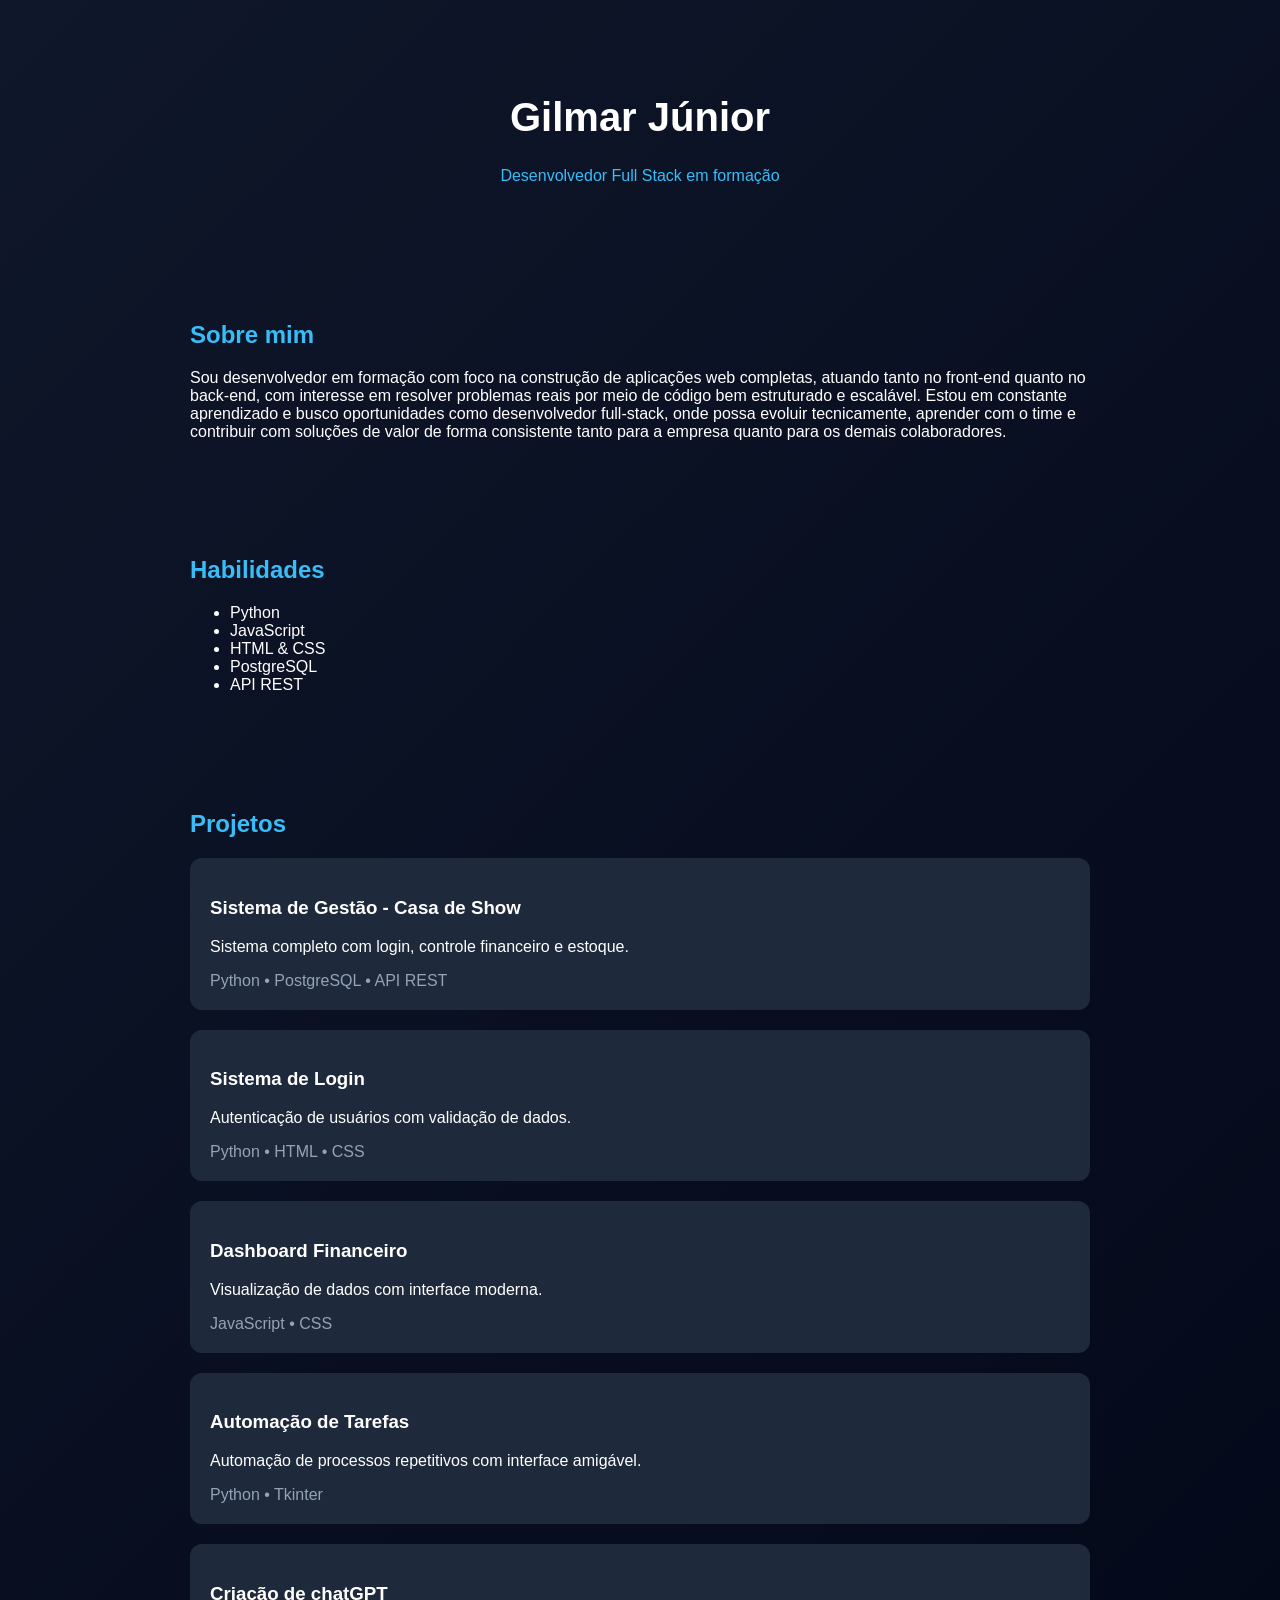
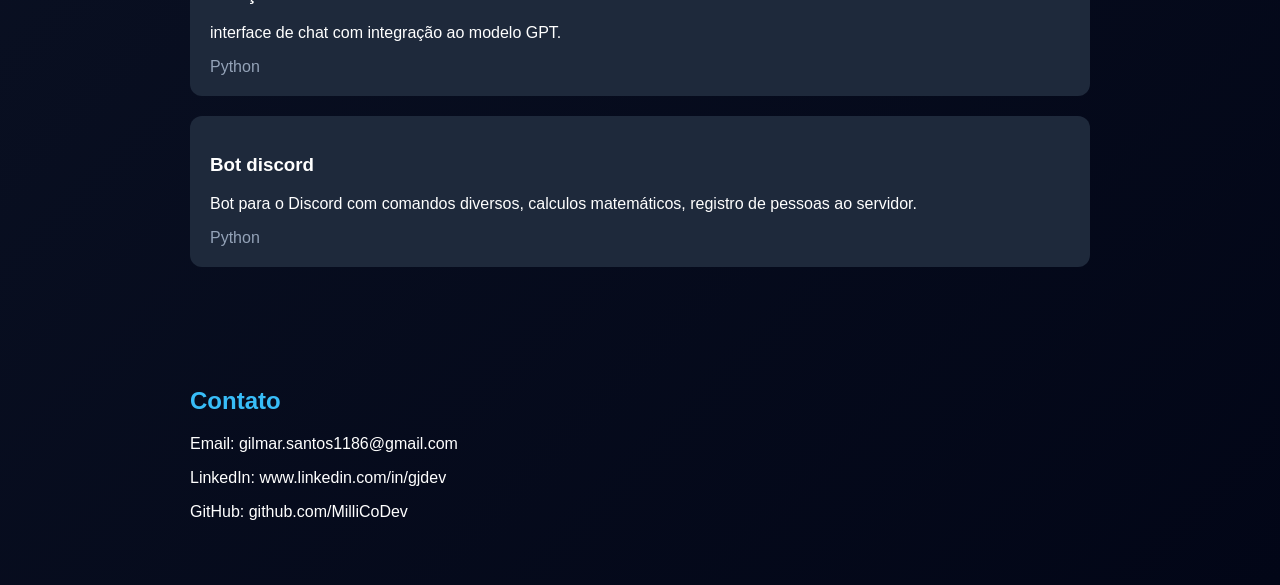
==== index.html @ a6bc8790 "index.html" ====
<!DOCTYPE html>
<html lang="pt-br">
<head>
  <meta charset="UTF-8">
  <meta name="viewport" content="width=device-width, initial-scale=1.0">
  <meta http-equiv="X-UA-Compatible" content="ie=edge">
  <meta name="description" content="Portfólio de Gilmar Júnior, desenvolvedor full stack em formação, com projetos em Python, JavaScript, HTML, CSS e PostgreSQL.">

  <title>Gilmar Júnior | Dev</title>
  <link rel="stylesheet" href="style.css">
</head>
<body>

  <header>
    <h1>Gilmar Júnior</h1>
    <p>Desenvolvedor Full Stack em formação</p>
  </header>


  <section class="sobre">
    <h2>Sobre mim</h2>
    <p>
      Sou desenvolvedor em formação com foco na construção de aplicações web completas, atuando tanto no front-end quanto no back-end, com interesse em resolver problemas reais por meio de código bem estruturado e escalável.
Estou em constante aprendizado e busco oportunidades como desenvolvedor full-stack, onde possa evoluir tecnicamente, aprender com o time e contribuir com soluções de valor de forma consistente tanto para a empresa quanto para os demais colaboradores.
    </p>
   </section>

   <section class="habilidades">
    <h2>Habilidades</h2>
    <ul>
      <li>Python</li>
      <li>JavaScript</li>
      <li>HTML & CSS</li>
      <li>PostgreSQL</li>
      <li>API REST</li>
    </ul>

  </section>

  <section class="projetos">
    <h2>Projetos</h2>

    <div class="card">
      <h3>Sistema de Gestão - Casa de Show</h3>
      <p>Sistema completo com login, controle financeiro e estoque.</p>
      <span>Python • PostgreSQL • API REST</span>
    </div>

    <div class="card">
      <h3>Sistema de Login</h3>
      <p>Autenticação de usuários com validação de dados.</p>
      <span>Python • HTML • CSS</span>
    </div>

    <div class="card">
      <h3>Dashboard Financeiro</h3>
      <p>Visualização de dados com interface moderna.</p>
      <span>JavaScript • CSS</span>
    </div>

    <div class="card">
      <h3>Automação de Tarefas</h3>
      <p>Automação de processos repetitivos com interface amigável.</p>
      <span>Python • Tkinter</span>
    </div>

    <div class="card">
      <h3>Criação de chatGPT</h3>
      <p>interface de chat com integração ao modelo GPT.</p>
      <span>Python</span>
    </div>

    <div class="card">
      <h3>Bot discord</h3>
      <p>Bot para o Discord com comandos diversos, calculos matemáticos, registro de pessoas ao servidor.</p>
      <span>Python</span>
    </div>

  </section>
  <section id="contato">
    <h2>Contato</h2>
    <p>Email: gilmar.santos1186@gmail.com</p>
    <p>LinkedIn: www.linkedin.com/in/gjdev</p>
    <p>GitHub: github.com/MilliCoDev</p>
  </section>

</body>
</html>
---- style.css ----
<<<<<<< HEAD
* {
  margin: 0;
  padding: 0;
  box-sizing: border-box;
}

body {
  font-family: 'Segoe UI', sans-serif;
  background: linear-gradient(135deg, #0f172a, #020617);
  color: white;
}

header {
  text-align: center;
  padding: 60px 20px;
}

header h1 {
  font-size: 2.5rem;
}

header p {
  color: #38bdf8;
  margin-top: 10px;
}

section {
  max-width: 900px;
  margin: auto;
  padding: 40px 20px;
}

h2 {
  margin-bottom: 20px;
  color: #38bdf8;
}

.card {
  background: #1e293b;
  padding: 20px;
  margin-bottom: 20px;
  border-radius: 12px;
  transition: 0.3s;
  cursor: pointer;
}

.card:hover {
  transform: scale(1.05);
  background: #334155;
}

.card span {
  display: block;
  margin-top: 10px;
  color: #94a3b8;
}

.contato {
  text-align: center;
}

.contato a {
  display: inline-block;
  margin: 10px;
  padding: 10px 20px;
  background: #38bdf8;
  color: #0f172a;
  border-radius: 8px;
  text-decoration: none;
  transition: 0.3s;
}
.contato a:hover {
  background: #0ea5e9;
=======
* {
  margin: 0;
  padding: 0;
  box-sizing: border-box;
}

body {
  font-family: 'Segoe UI', sans-serif;
  background: linear-gradient(135deg, #0f172a, #020617);
  color: white;
}

header {
  text-align: center;
  padding: 60px 20px;
}

header h1 {
  font-size: 2.5rem;
}

header p {
  color: #38bdf8;
  margin-top: 10px;
}

section {
  max-width: 900px;
  margin: auto;
  padding: 40px 20px;
}

h2 {
  margin-bottom: 20px;
  color: #38bdf8;
}

.card {
  background: #1e293b;
  padding: 20px;
  margin-bottom: 20px;
  border-radius: 12px;
  transition: 0.3s;
  cursor: pointer;
}

.card:hover {
  transform: scale(1.05);
  background: #334155;
}

.card span {
  display: block;
  margin-top: 10px;
  color: #94a3b8;
}

.contato {
  text-align: center;
}

.contato a {
  display: inline-block;
  margin: 10px;
  padding: 10px 20px;
  background: #38bdf8;
  color: #0f172a;
  border-radius: 8px;
  text-decoration: none;
  transition: 0.3s;
}
.contato a:hover {
  background: #0ea5e9;
>>>>>>> 0568955b7a0278756c9877decaa8d2d12f53b768
}
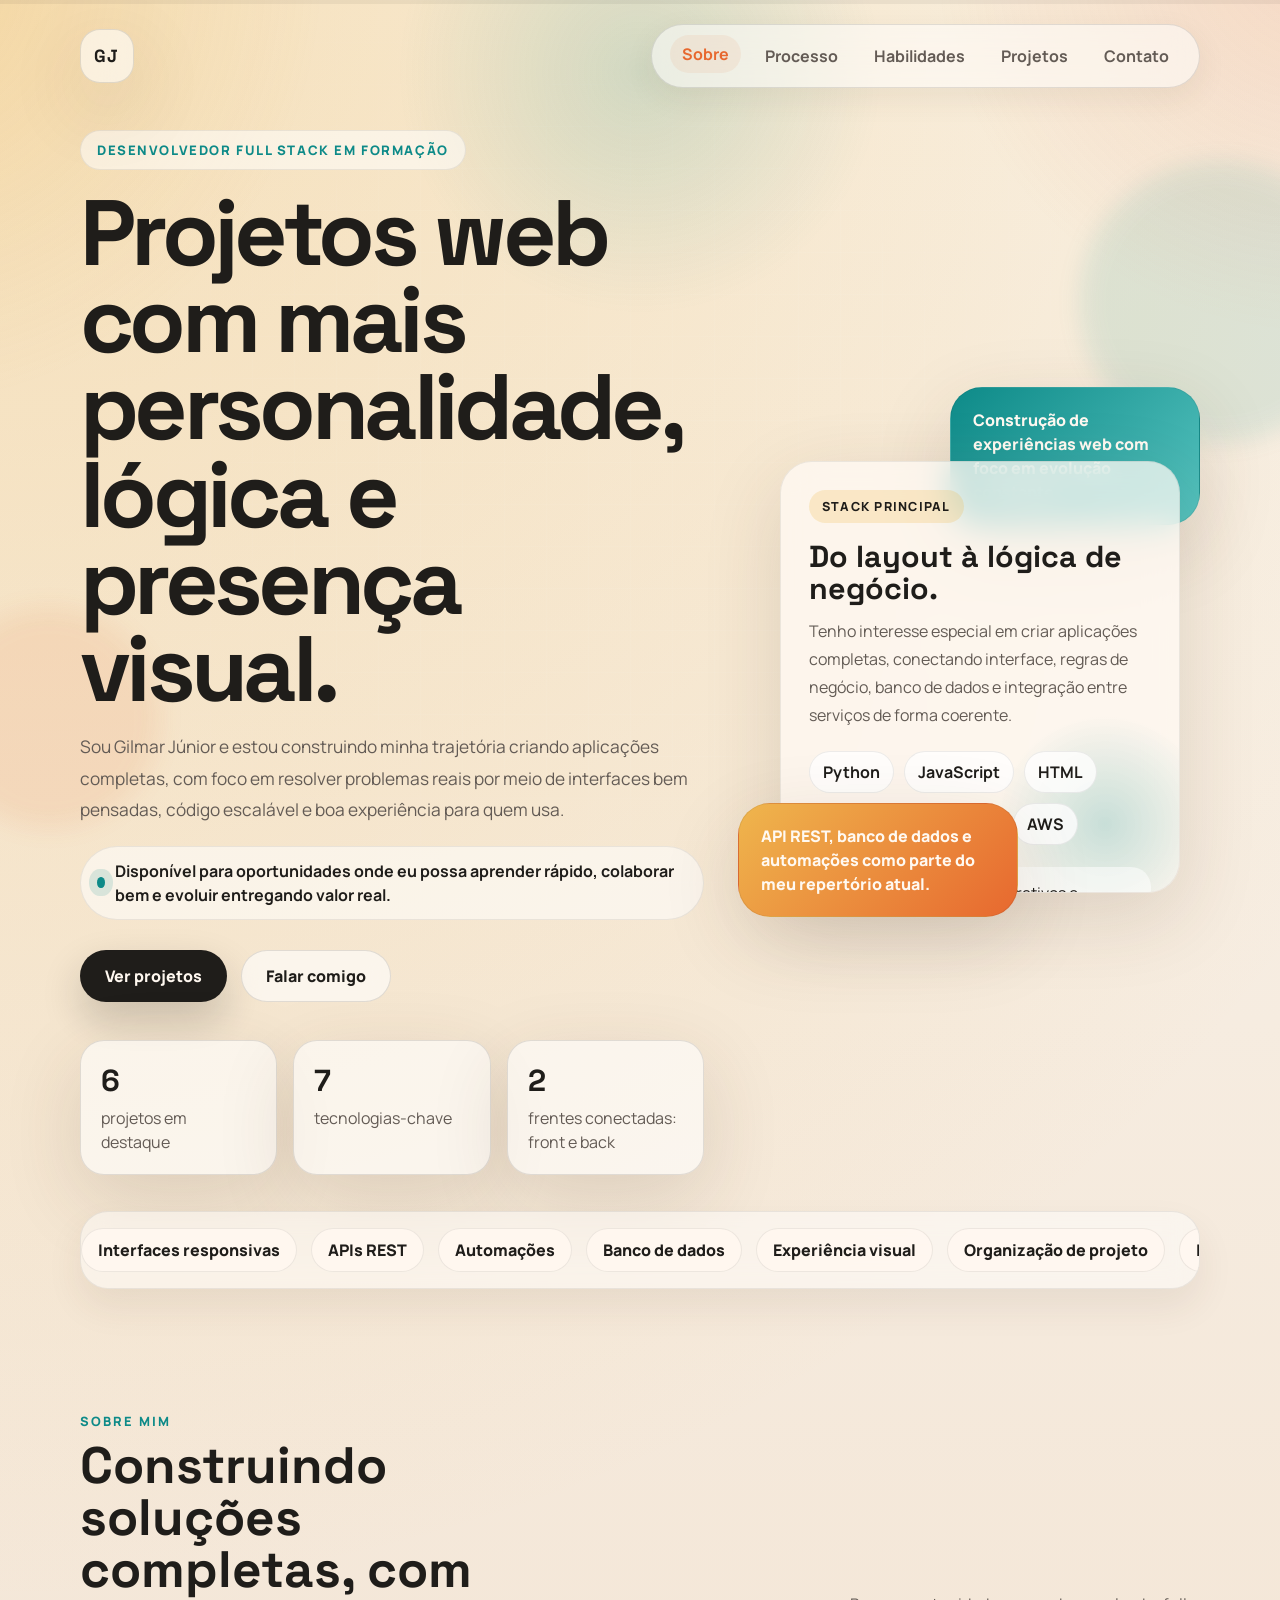
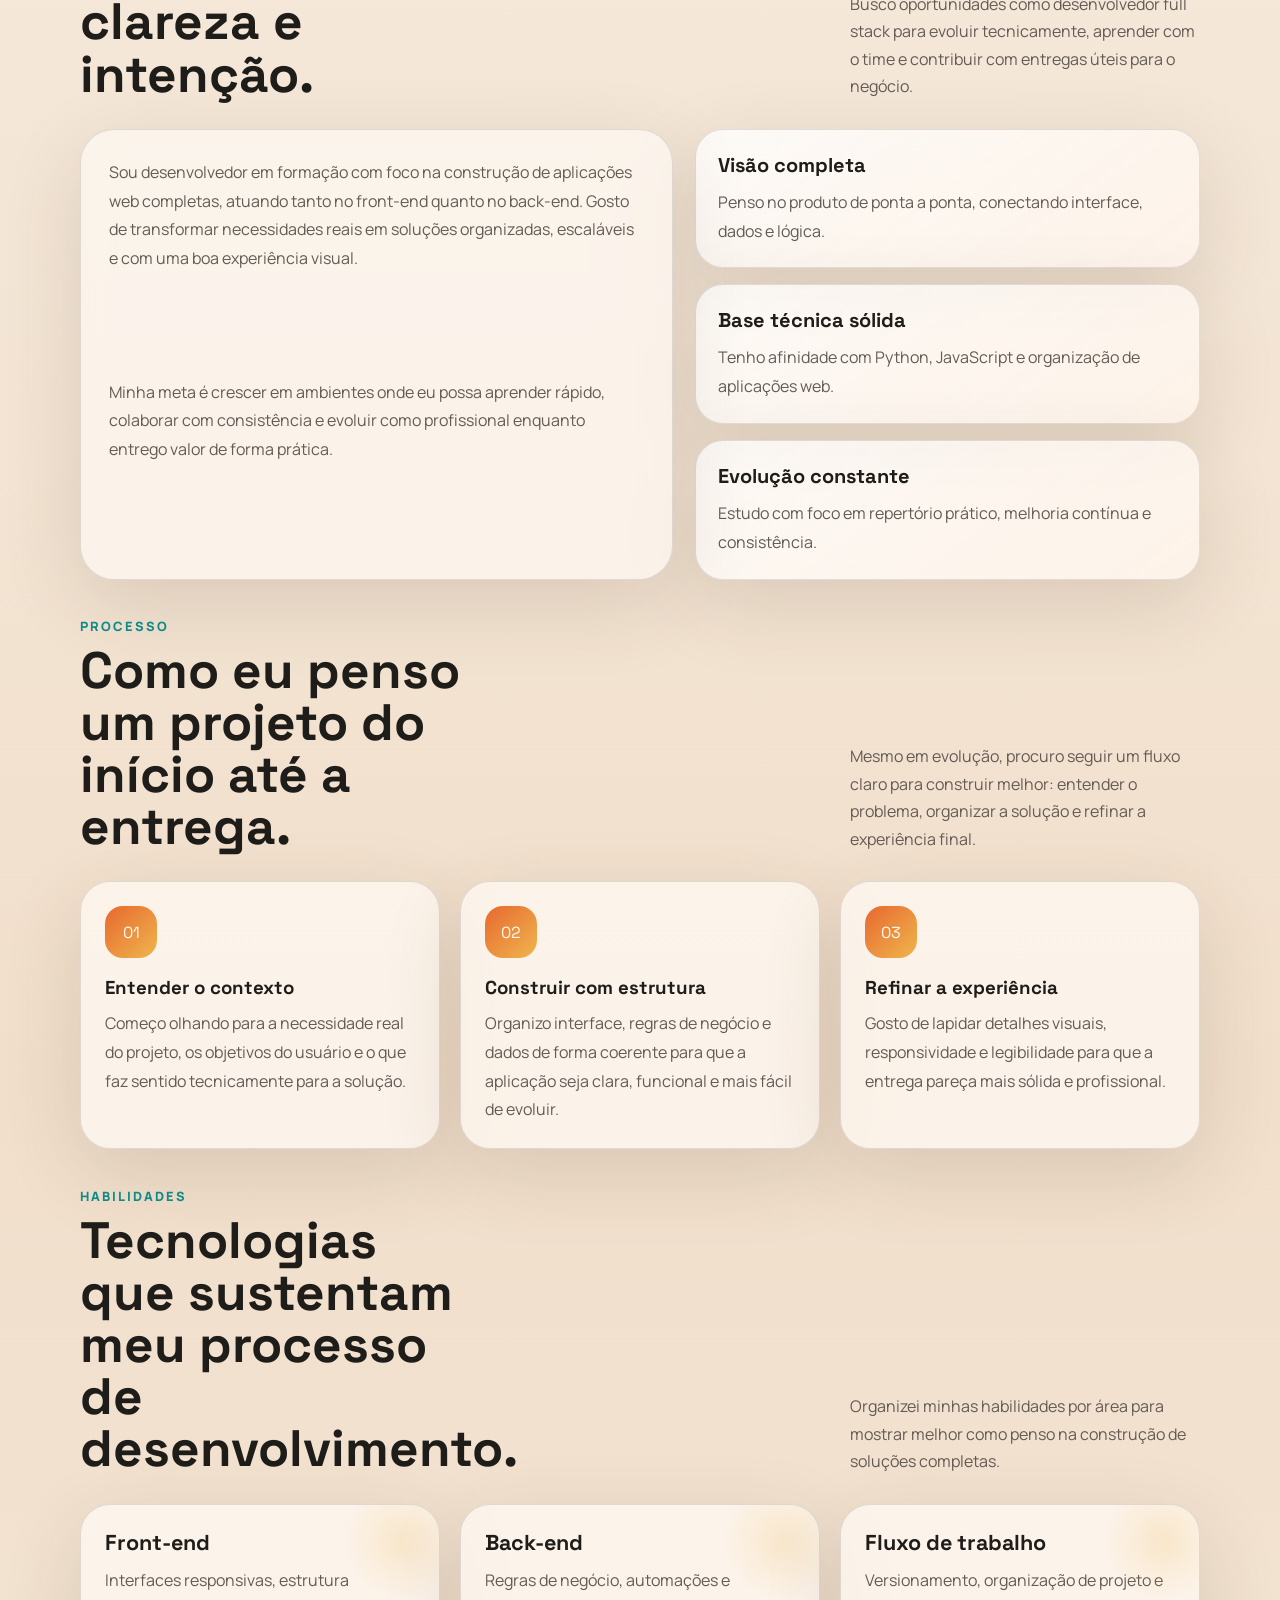
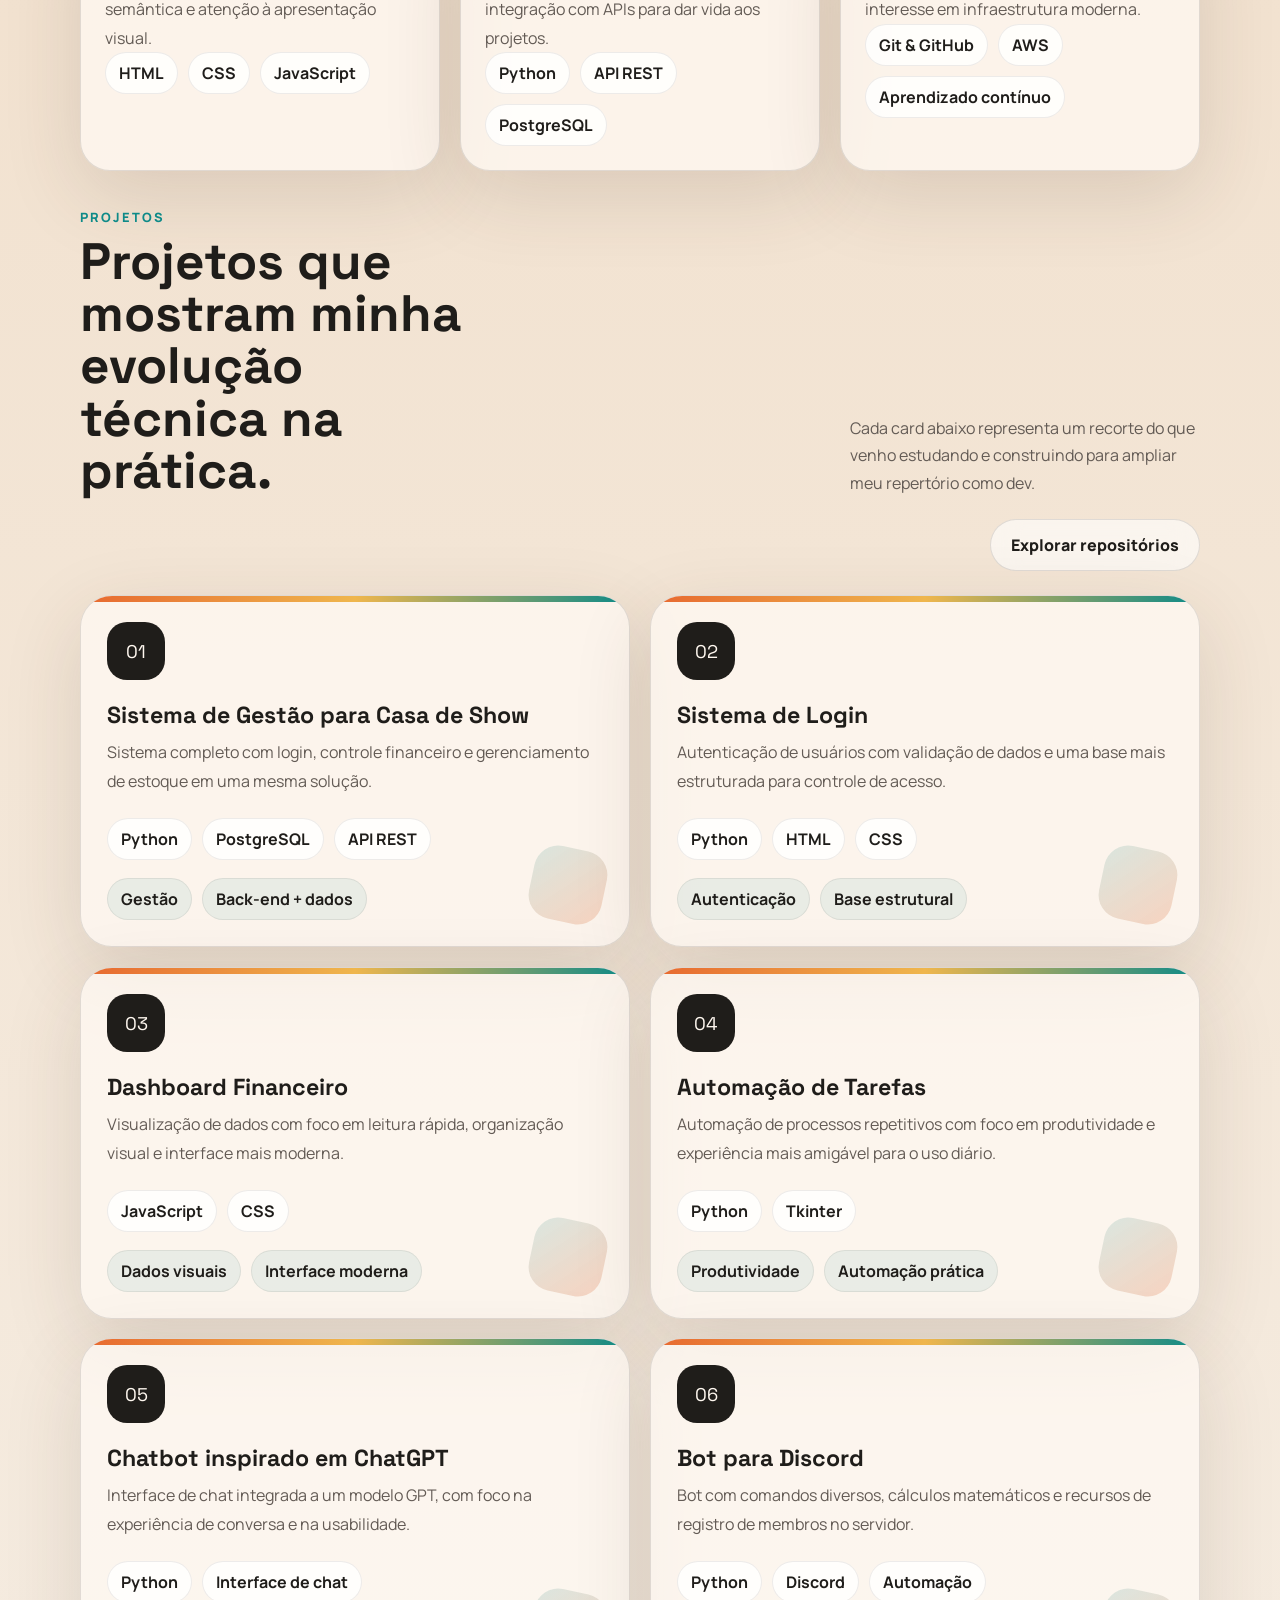
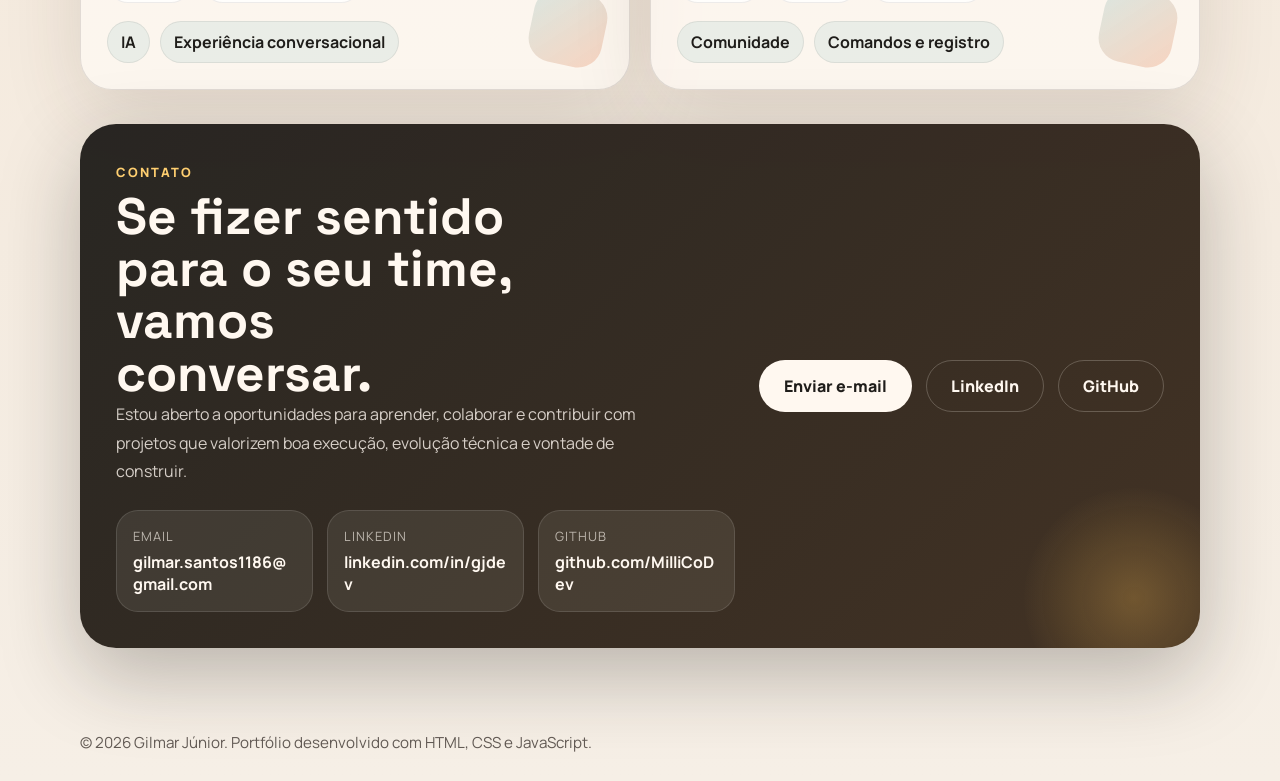
==== commit 4224ba49: "Atualiza portfolio com novo visual" ====
--- a/index.html
+++ b/index.html
@@ -1,88 +1,397 @@
-<!DOCTYPE html>
-<html lang="pt-br">
+﻿<!DOCTYPE html>
+<html lang="pt-BR">
 <head>
   <meta charset="UTF-8">
   <meta name="viewport" content="width=device-width, initial-scale=1.0">
   <meta http-equiv="X-UA-Compatible" content="ie=edge">
-  <meta name="description" content="Portfólio de Gilmar Júnior, desenvolvedor full stack em formação, com projetos em Python, JavaScript, HTML, CSS e PostgreSQL.">
-
-  <title>Gilmar Júnior | Dev</title>
+  <meta name="description" content="Portfólio de Gilmar Júnior, desenvolvedor full stack em formação, com projetos em Python, JavaScript, HTML, CSS, PostgreSQL e AWS.">
+  <meta name="theme-color" content="#f6efe6">
+
+  <title>Gilmar Júnior | Portfólio Full Stack</title>
+  <link rel="preconnect" href="https://fonts.googleapis.com">
+  <link rel="preconnect" href="https://fonts.gstatic.com" crossorigin>
+  <link href="https://fonts.googleapis.com/css2?family=Manrope:wght@400;500;600;700;800&family=Space+Grotesk:wght@500;700&display=swap" rel="stylesheet">
   <link rel="stylesheet" href="style.css">
+  <script src="script.js" defer></script>
 </head>
-<body>
-
-  <header>
-    <h1>Gilmar Júnior</h1>
-    <p>Desenvolvedor Full Stack em formação</p>
+<body id="top">
+  <div class="progress-bar" aria-hidden="true">
+    <span class="progress-bar__fill"></span>
+  </div>
+
+  <div class="page-glow page-glow--one" aria-hidden="true"></div>
+  <div class="page-glow page-glow--two" aria-hidden="true"></div>
+
+  <header class="hero">
+    <div class="container">
+      <nav class="topbar reveal" aria-label="Navegação principal">
+        <a class="brand" href="#top">GJ</a>
+        <div class="topbar__links">
+          <a href="#sobre">Sobre</a>
+          <a href="#processo">Processo</a>
+          <a href="#habilidades">Habilidades</a>
+          <a href="#projetos">Projetos</a>
+          <a href="#contato">Contato</a>
+        </div>
+      </nav>
+
+      <div class="hero__content reveal">
+        <div class="hero__text">
+          <span class="eyebrow">Desenvolvedor Full Stack em formação</span>
+          <h1>Projetos web com mais personalidade, lógica e presença visual.</h1>
+          <p class="hero__copy">
+            Sou Gilmar Júnior e estou construindo minha trajetória criando aplicações completas, com foco em resolver problemas reais por meio de interfaces bem pensadas, código escalável e boa experiência para quem usa.
+          </p>
+          <p class="hero__availability">
+            <span class="status-dot" aria-hidden="true"></span>
+            Disponível para oportunidades onde eu possa aprender rápido, colaborar bem e evoluir entregando valor real.
+          </p>
+
+          <div class="hero__actions">
+            <a class="button button--primary" href="#projetos">Ver projetos</a>
+            <a class="button button--secondary" href="#contato">Falar comigo</a>
+          </div>
+
+          <ul class="hero__stats" aria-label="Resumo profissional">
+            <li>
+              <strong data-counter="6">6</strong>
+              <span>projetos em destaque</span>
+            </li>
+            <li>
+              <strong data-counter="7">7</strong>
+              <span>tecnologias-chave</span>
+            </li>
+            <li>
+              <strong data-counter="2">2</strong>
+              <span>frentes conectadas: front e back</span>
+            </li>
+          </ul>
+        </div>
+
+        <aside class="hero__panel" aria-label="Destaques do perfil">
+          <div class="hero-card hero-card--floating hero-card--top">
+            Construção de experiências web com foco em evolução constante.
+          </div>
+
+          <div class="hero-card hero-card--main" data-tilt>
+            <span class="hero-card__label">Stack principal</span>
+            <h2>Do layout à lógica de negócio.</h2>
+            <p>
+              Tenho interesse especial em criar aplicações completas, conectando interface, regras de negócio, banco de dados e integração entre serviços de forma coerente.
+            </p>
+
+            <ul class="stack-list" aria-label="Tecnologias principais">
+              <li>Python</li>
+              <li>JavaScript</li>
+              <li>HTML</li>
+              <li>CSS</li>
+              <li>PostgreSQL</li>
+              <li>AWS</li>
+            </ul>
+
+            <div class="hero-card__meta">
+              <div>Interesse em times colaborativos e projetos que gerem valor real.</div>
+              <div>Aprendizado contínuo com foco em consistência técnica e evolução prática.</div>
+            </div>
+          </div>
+
+          <div class="hero-card hero-card--floating hero-card--bottom">
+            API REST, banco de dados e automações como parte do meu repertório atual.
+          </div>
+        </aside>
+      </div>
+
+      <div class="signal-strip reveal" aria-label="Especialidades em destaque">
+        <div class="signal-strip__track">
+          <span>Interfaces responsivas</span>
+          <span>APIs REST</span>
+          <span>Automações</span>
+          <span>Banco de dados</span>
+          <span>Experiência visual</span>
+          <span>Organização de projeto</span>
+          <span>Interfaces responsivas</span>
+          <span>APIs REST</span>
+          <span>Automações</span>
+          <span>Banco de dados</span>
+          <span>Experiência visual</span>
+          <span>Organização de projeto</span>
+        </div>
+      </div>
+    </div>
   </header>
 
-
-  <section class="sobre">
-    <h2>Sobre mim</h2>
-    <p>
-      Sou desenvolvedor em formação com foco na construção de aplicações web completas, atuando tanto no front-end quanto no back-end, com interesse em resolver problemas reais por meio de código bem estruturado e escalável.
-Estou em constante aprendizado e busco oportunidades como desenvolvedor full-stack, onde possa evoluir tecnicamente, aprender com o time e contribuir com soluções de valor de forma consistente tanto para a empresa quanto para os demais colaboradores.
-    </p>
-   </section>
-
-   <section class="habilidades">
-    <h2>Habilidades</h2>
-    <ul>
-      <li>Python</li>
-      <li>JavaScript</li>
-      <li>HTML & CSS</li>
-      <li>PostgreSQL</li>
-      <li>API REST</li>
-    </ul>
-
-  </section>
-
-  <section class="projetos">
-    <h2>Projetos</h2>
-
-    <div class="card">
-      <h3>Sistema de Gestão - Casa de Show</h3>
-      <p>Sistema completo com login, controle financeiro e estoque.</p>
-      <span>Python • PostgreSQL • API REST</span>
-    </div>
-
-    <div class="card">
-      <h3>Sistema de Login</h3>
-      <p>Autenticação de usuários com validação de dados.</p>
-      <span>Python • HTML • CSS</span>
-    </div>
-
-    <div class="card">
-      <h3>Dashboard Financeiro</h3>
-      <p>Visualização de dados com interface moderna.</p>
-      <span>JavaScript • CSS</span>
-    </div>
-
-    <div class="card">
-      <h3>Automação de Tarefas</h3>
-      <p>Automação de processos repetitivos com interface amigável.</p>
-      <span>Python • Tkinter</span>
-    </div>
-
-    <div class="card">
-      <h3>Criação de chatGPT</h3>
-      <p>interface de chat com integração ao modelo GPT.</p>
-      <span>Python</span>
-    </div>
-
-    <div class="card">
-      <h3>Bot discord</h3>
-      <p>Bot para o Discord com comandos diversos, calculos matemáticos, registro de pessoas ao servidor.</p>
-      <span>Python</span>
-    </div>
-
-  </section>
-  <section id="contato">
-    <h2>Contato</h2>
-    <p>Email: gilmar.santos1186@gmail.com</p>
-    <p>LinkedIn: www.linkedin.com/in/gjdev</p>
-    <p>GitHub: github.com/MilliCoDev</p>
-  </section>
-
+  <main>
+    <section class="section reveal" id="sobre">
+      <div class="container">
+        <div class="section__heading">
+          <div>
+            <span>Sobre mim</span>
+            <h2>Construindo soluções completas, com clareza e intenção.</h2>
+          </div>
+          <p>
+            Busco oportunidades como desenvolvedor full stack para evoluir tecnicamente, aprender com o time e contribuir com entregas úteis para o negócio.
+          </p>
+        </div>
+
+        <div class="about__grid">
+          <article class="surface-panel content-card">
+            <p>
+              Sou desenvolvedor em formação com foco na construção de aplicações web completas, atuando tanto no front-end quanto no back-end. Gosto de transformar necessidades reais em soluções organizadas, escaláveis e com uma boa experiência visual.
+            </p>
+            <p>
+              Minha meta é crescer em ambientes onde eu possa aprender rápido, colaborar com consistência e evoluir como profissional enquanto entrego valor de forma prática.
+            </p>
+          </article>
+
+          <div class="about__highlights">
+            <article class="highlight-card">
+              <strong>Visão completa</strong>
+              <p>Penso no produto de ponta a ponta, conectando interface, dados e lógica.</p>
+            </article>
+            <article class="highlight-card">
+              <strong>Base técnica sólida</strong>
+              <p>Tenho afinidade com Python, JavaScript e organização de aplicações web.</p>
+            </article>
+            <article class="highlight-card">
+              <strong>Evolução constante</strong>
+              <p>Estudo com foco em repertório prático, melhoria contínua e consistência.</p>
+            </article>
+          </div>
+        </div>
+      </div>
+    </section>
+
+    <section class="section reveal" id="processo">
+      <div class="container">
+        <div class="section__heading">
+          <div>
+            <span>Processo</span>
+            <h2>Como eu penso um projeto do início até a entrega.</h2>
+          </div>
+          <p>
+            Mesmo em evolução, procuro seguir um fluxo claro para construir melhor: entender o problema, organizar a solução e refinar a experiência final.
+          </p>
+        </div>
+
+        <div class="workflow">
+          <article class="workflow-card" data-tilt>
+            <span class="workflow-card__step">01</span>
+            <h3>Entender o contexto</h3>
+            <p>Começo olhando para a necessidade real do projeto, os objetivos do usuário e o que faz sentido tecnicamente para a solução.</p>
+          </article>
+
+          <article class="workflow-card" data-tilt>
+            <span class="workflow-card__step">02</span>
+            <h3>Construir com estrutura</h3>
+            <p>Organizo interface, regras de negócio e dados de forma coerente para que a aplicação seja clara, funcional e mais fácil de evoluir.</p>
+          </article>
+
+          <article class="workflow-card" data-tilt>
+            <span class="workflow-card__step">03</span>
+            <h3>Refinar a experiência</h3>
+            <p>Gosto de lapidar detalhes visuais, responsividade e legibilidade para que a entrega pareça mais sólida e profissional.</p>
+          </article>
+        </div>
+      </div>
+    </section>
+
+    <section class="section reveal" id="habilidades">
+      <div class="container">
+        <div class="section__heading">
+          <div>
+            <span>Habilidades</span>
+            <h2>Tecnologias que sustentam meu processo de desenvolvimento.</h2>
+          </div>
+          <p>
+            Organizei minhas habilidades por área para mostrar melhor como penso na construção de soluções completas.
+          </p>
+        </div>
+
+        <div class="skills__grid">
+          <article class="skill-card" data-tilt>
+            <h3>Front-end</h3>
+            <p>Interfaces responsivas, estrutura semântica e atenção à apresentação visual.</p>
+            <ul class="pill-list" aria-label="Habilidades de front-end">
+              <li>HTML</li>
+              <li>CSS</li>
+              <li>JavaScript</li>
+            </ul>
+          </article>
+
+          <article class="skill-card" data-tilt>
+            <h3>Back-end</h3>
+            <p>Regras de negócio, automações e integração com APIs para dar vida aos projetos.</p>
+            <ul class="pill-list" aria-label="Habilidades de back-end">
+              <li>Python</li>
+              <li>API REST</li>
+              <li>PostgreSQL</li>
+            </ul>
+          </article>
+
+          <article class="skill-card" data-tilt>
+            <h3>Fluxo de trabalho</h3>
+            <p>Versionamento, organização de projeto e interesse em infraestrutura moderna.</p>
+            <ul class="pill-list" aria-label="Habilidades de fluxo de trabalho">
+              <li>Git &amp; GitHub</li>
+              <li>AWS</li>
+              <li>Aprendizado contínuo</li>
+            </ul>
+          </article>
+        </div>
+      </div>
+    </section>
+
+    <section class="section reveal" id="projetos">
+      <div class="container">
+        <div class="section__heading">
+          <div>
+            <span>Projetos</span>
+            <h2>Projetos que mostram minha evolução técnica na prática.</h2>
+          </div>
+          <p>
+            Cada card abaixo representa um recorte do que venho estudando e construindo para ampliar meu repertório como dev.
+          </p>
+        </div>
+
+        <div class="section__utility">
+          <a class="button button--ghost" href="https://github.com/MilliCoDev" target="_blank" rel="noopener noreferrer">Explorar repositórios</a>
+        </div>
+
+        <div class="projects__grid">
+          <article class="project-card" data-tilt>
+            <span class="project-card__number">01</span>
+            <h3>Sistema de Gestão para Casa de Show</h3>
+            <p>Sistema completo com login, controle financeiro e gerenciamento de estoque em uma mesma solução.</p>
+            <ul class="project-tags" aria-label="Tecnologias do projeto Sistema de Gestão para Casa de Show">
+              <li>Python</li>
+              <li>PostgreSQL</li>
+              <li>API REST</li>
+            </ul>
+            <div class="project-card__footer">
+              <span>Gestão</span>
+              <span>Back-end + dados</span>
+            </div>
+            <span class="project-card__accent" aria-hidden="true"></span>
+          </article>
+
+          <article class="project-card" data-tilt>
+            <span class="project-card__number">02</span>
+            <h3>Sistema de Login</h3>
+            <p>Autenticação de usuários com validação de dados e uma base mais estruturada para controle de acesso.</p>
+            <ul class="project-tags" aria-label="Tecnologias do projeto Sistema de Login">
+              <li>Python</li>
+              <li>HTML</li>
+              <li>CSS</li>
+            </ul>
+            <div class="project-card__footer">
+              <span>Autenticação</span>
+              <span>Base estrutural</span>
+            </div>
+            <span class="project-card__accent" aria-hidden="true"></span>
+          </article>
+
+          <article class="project-card" data-tilt>
+            <span class="project-card__number">03</span>
+            <h3>Dashboard Financeiro</h3>
+            <p>Visualização de dados com foco em leitura rápida, organização visual e interface mais moderna.</p>
+            <ul class="project-tags" aria-label="Tecnologias do projeto Dashboard Financeiro">
+              <li>JavaScript</li>
+              <li>CSS</li>
+            </ul>
+            <div class="project-card__footer">
+              <span>Dados visuais</span>
+              <span>Interface moderna</span>
+            </div>
+            <span class="project-card__accent" aria-hidden="true"></span>
+          </article>
+
+          <article class="project-card" data-tilt>
+            <span class="project-card__number">04</span>
+            <h3>Automação de Tarefas</h3>
+            <p>Automação de processos repetitivos com foco em produtividade e experiência mais amigável para o uso diário.</p>
+            <ul class="project-tags" aria-label="Tecnologias do projeto Automação de Tarefas">
+              <li>Python</li>
+              <li>Tkinter</li>
+            </ul>
+            <div class="project-card__footer">
+              <span>Produtividade</span>
+              <span>Automação prática</span>
+            </div>
+            <span class="project-card__accent" aria-hidden="true"></span>
+          </article>
+
+          <article class="project-card" data-tilt>
+            <span class="project-card__number">05</span>
+            <h3>Chatbot inspirado em ChatGPT</h3>
+            <p>Interface de chat integrada a um modelo GPT, com foco na experiência de conversa e na usabilidade.</p>
+            <ul class="project-tags" aria-label="Tecnologias do projeto Chatbot inspirado em ChatGPT">
+              <li>Python</li>
+              <li>Interface de chat</li>
+            </ul>
+            <div class="project-card__footer">
+              <span>IA</span>
+              <span>Experiência conversacional</span>
+            </div>
+            <span class="project-card__accent" aria-hidden="true"></span>
+          </article>
+
+          <article class="project-card" data-tilt>
+            <span class="project-card__number">06</span>
+            <h3>Bot para Discord</h3>
+            <p>Bot com comandos diversos, cálculos matemáticos e recursos de registro de membros no servidor.</p>
+            <ul class="project-tags" aria-label="Tecnologias do projeto Bot para Discord">
+              <li>Python</li>
+              <li>Discord</li>
+              <li>Automação</li>
+            </ul>
+            <div class="project-card__footer">
+              <span>Comunidade</span>
+              <span>Comandos e registro</span>
+            </div>
+            <span class="project-card__accent" aria-hidden="true"></span>
+          </article>
+        </div>
+      </div>
+    </section>
+
+    <section class="section contact reveal" id="contato">
+      <div class="container">
+        <div class="contact__panel">
+          <div>
+            <span>Contato</span>
+            <h2>Se fizer sentido para o seu time, vamos conversar.</h2>
+            <p>
+              Estou aberto a oportunidades para aprender, colaborar e contribuir com projetos que valorizem boa execução, evolução técnica e vontade de construir.
+            </p>
+
+            <ul class="contact__meta" aria-label="Canais de contato">
+              <li>
+                <small>Email</small>
+                <a href="mailto:gilmar.santos1186@gmail.com">gilmar.santos1186@gmail.com</a>
+              </li>
+              <li>
+                <small>LinkedIn</small>
+                <a href="https://www.linkedin.com/in/gjdev" target="_blank" rel="noopener noreferrer">linkedin.com/in/gjdev</a>
+              </li>
+              <li>
+                <small>GitHub</small>
+                <a href="https://github.com/MilliCoDev" target="_blank" rel="noopener noreferrer">github.com/MilliCoDev</a>
+              </li>
+            </ul>
+          </div>
+
+          <div class="contact__actions">
+            <a class="button button--light" href="mailto:gilmar.santos1186@gmail.com">Enviar e-mail</a>
+            <a class="button button--outline" href="https://www.linkedin.com/in/gjdev" target="_blank" rel="noopener noreferrer">LinkedIn</a>
+            <a class="button button--outline" href="https://github.com/MilliCoDev" target="_blank" rel="noopener noreferrer">GitHub</a>
+          </div>
+        </div>
+      </div>
+    </section>
+  </main>
+
+  <footer class="footer">
+    <p>&copy; <span id="year"></span> Gilmar Júnior. Portfólio desenvolvido com HTML, CSS e JavaScript.</p>
+  </footer>
 </body>
 </html>
--- a/style.css
+++ b/style.css
@@ -1,150 +1,993 @@
-<<<<<<< HEAD
+﻿:root {
+  --bg: #f6efe6;
+  --bg-deep: #f1dfcb;
+  --surface: rgba(255, 250, 244, 0.72);
+  --surface-strong: #fff8f0;
+  --text: #1f1d1a;
+  --muted: #635b55;
+  --line: rgba(31, 29, 26, 0.12);
+  --accent: #e7682f;
+  --accent-2: #0d8a88;
+  --accent-3: #efb64d;
+  --shadow: 0 24px 80px rgba(73, 49, 32, 0.14);
+  --shadow-strong: 0 30px 90px rgba(73, 49, 32, 0.18);
+  --radius-lg: 32px;
+  --radius-md: 24px;
+  --radius-sm: 18px;
+  --container: min(1120px, calc(100% - 40px));
+  --pointer-x: 50%;
+  --pointer-y: 20%;
+}
+
 * {
   margin: 0;
   padding: 0;
   box-sizing: border-box;
 }
 
+html {
+  scroll-behavior: smooth;
+}
+
 body {
-  font-family: 'Segoe UI', sans-serif;
-  background: linear-gradient(135deg, #0f172a, #020617);
-  color: white;
-}
-
-header {
-  text-align: center;
-  padding: 60px 20px;
-}
-
-header h1 {
-  font-size: 2.5rem;
-}
-
-header p {
-  color: #38bdf8;
-  margin-top: 10px;
-}
-
-section {
-  max-width: 900px;
-  margin: auto;
-  padding: 40px 20px;
-}
-
-h2 {
-  margin-bottom: 20px;
-  color: #38bdf8;
-}
-
-.card {
-  background: #1e293b;
+  font-family: 'Manrope', sans-serif;
+  color: var(--text);
+  background:
+    radial-gradient(circle at top left, rgba(239, 182, 77, 0.32), transparent 28%),
+    linear-gradient(180deg, #f9f4ed 0%, var(--bg-deep) 48%, var(--bg) 100%);
+  min-height: 100vh;
+  overflow-x: hidden;
+  position: relative;
+}
+
+body::before {
+  content: "";
+  position: fixed;
+  inset: -20%;
+  background:
+    radial-gradient(circle at var(--pointer-x) var(--pointer-y), rgba(13, 138, 136, 0.16), transparent 18%),
+    radial-gradient(circle at 8% 12%, rgba(239, 182, 77, 0.22), transparent 22%),
+    radial-gradient(circle at 88% 10%, rgba(231, 104, 47, 0.18), transparent 20%);
+  pointer-events: none;
+  z-index: -2;
+}
+
+body::after {
+  content: "";
+  position: fixed;
+  inset: 0;
+  background-image:
+    linear-gradient(rgba(255, 255, 255, 0.22) 1px, transparent 1px),
+    linear-gradient(90deg, rgba(255, 255, 255, 0.22) 1px, transparent 1px);
+  background-size: 42px 42px;
+  mask-image: radial-gradient(circle at center, black 35%, transparent 85%);
+  opacity: 0.24;
+  pointer-events: none;
+  z-index: -3;
+}
+
+.progress-bar {
+  position: fixed;
+  inset: 0 0 auto;
+  height: 4px;
+  background: rgba(31, 29, 26, 0.06);
+  z-index: 50;
+}
+
+.progress-bar__fill {
+  display: block;
+  width: 100%;
+  height: 100%;
+  background: linear-gradient(90deg, var(--accent), var(--accent-3), var(--accent-2));
+  transform: scaleX(0);
+  transform-origin: left center;
+}
+
+.page-glow {
+  position: fixed;
+  border-radius: 999px;
+  filter: blur(12px);
+  opacity: 0.55;
+  pointer-events: none;
+  z-index: -1;
+}
+
+.page-glow--one {
+  width: 280px;
+  height: 280px;
+  top: 18%;
+  right: -80px;
+  background: rgba(13, 138, 136, 0.2);
+  animation: float 12s ease-in-out infinite;
+}
+
+.page-glow--two {
+  width: 220px;
+  height: 220px;
+  bottom: 8%;
+  left: -60px;
+  background: rgba(231, 104, 47, 0.18);
+  animation: float 10s ease-in-out infinite reverse;
+}
+
+img {
+  display: block;
+  max-width: 100%;
+}
+
+button,
+a {
+  color: inherit;
+}
+
+a {
+  text-decoration: none;
+}
+
+.container {
+  width: var(--container);
+  margin: 0 auto;
+}
+
+.hero {
+  padding: 24px 0 86px;
+}
+
+.topbar {
+  position: sticky;
+  top: 18px;
+  z-index: 20;
+  display: flex;
+  align-items: center;
+  justify-content: space-between;
+  gap: 20px;
+}
+
+.brand {
+  width: 54px;
+  height: 54px;
+  display: grid;
+  place-items: center;
+  border-radius: 20px;
+  background: rgba(255, 255, 255, 0.58);
+  border: 1px solid var(--line);
+  box-shadow: var(--shadow);
+  font-family: 'Space Grotesk', sans-serif;
+  font-size: 1.1rem;
+  font-weight: 700;
+  letter-spacing: 0.08em;
+  backdrop-filter: blur(16px);
+}
+
+.topbar__links {
+  display: flex;
+  flex-wrap: wrap;
+  gap: 12px;
+  padding: 12px 18px;
+  background: rgba(255, 255, 255, 0.52);
+  backdrop-filter: blur(16px);
+  border: 1px solid var(--line);
+  border-radius: 999px;
+  box-shadow: 0 10px 30px rgba(80, 58, 39, 0.08);
+}
+
+.topbar__links a {
+  padding: 8px 12px;
+  border-radius: 999px;
+  color: var(--muted);
+  font-weight: 700;
+  transition: color 0.25s ease, transform 0.25s ease, background 0.25s ease;
+}
+
+.topbar__links a:hover,
+.topbar__links a.is-active {
+  color: var(--accent);
+  background: rgba(231, 104, 47, 0.08);
+  transform: translateY(-2px);
+}
+
+.hero__content {
+  display: grid;
+  grid-template-columns: minmax(0, 1.15fr) minmax(320px, 0.85fr);
+  gap: 34px;
+  align-items: center;
+  padding-top: 42px;
+}
+
+.eyebrow {
+  display: inline-flex;
+  align-items: center;
+  gap: 8px;
+  padding: 10px 16px;
+  border-radius: 999px;
+  background: rgba(255, 255, 255, 0.54);
+  border: 1px solid rgba(31, 29, 26, 0.08);
+  color: var(--accent-2);
+  font-size: 0.82rem;
+  font-weight: 800;
+  letter-spacing: 0.12em;
+  text-transform: uppercase;
+}
+
+.hero h1 {
+  margin: 20px 0 18px;
+  max-width: 10ch;
+  font-family: 'Space Grotesk', sans-serif;
+  font-size: clamp(3rem, 8vw, 5.8rem);
+  line-height: 0.94;
+  letter-spacing: -0.05em;
+}
+
+.hero__copy {
+  max-width: 60ch;
+  color: var(--muted);
+  font-size: 1.08rem;
+  line-height: 1.82;
+}
+
+.hero__availability {
+  display: inline-flex;
+  align-items: center;
+  gap: 10px;
+  margin-top: 20px;
+  padding: 12px 16px;
+  border-radius: 999px;
+  background: rgba(255, 255, 255, 0.54);
+  border: 1px solid rgba(31, 29, 26, 0.08);
+  color: var(--text);
+  font-weight: 700;
+  line-height: 1.5;
+}
+
+.status-dot {
+  width: 11px;
+  height: 11px;
+  border-radius: 50%;
+  background: var(--accent-2);
+  box-shadow: 0 0 0 8px rgba(13, 138, 136, 0.14);
+}
+
+.hero__actions,
+.contact__actions {
+  display: flex;
+  flex-wrap: wrap;
+  gap: 14px;
+}
+
+.hero__actions {
+  margin-top: 30px;
+}
+
+.button {
+  display: inline-flex;
+  align-items: center;
+  justify-content: center;
+  padding: 14px 24px;
+  border-radius: 999px;
+  border: 1px solid transparent;
+  font-weight: 800;
+  transition: transform 0.28s ease, box-shadow 0.28s ease, background 0.28s ease, color 0.28s ease, border-color 0.28s ease;
+}
+
+.button:hover {
+  transform: translateY(-3px);
+}
+
+.button--primary {
+  background: var(--text);
+  color: #fff8f0;
+  box-shadow: 0 18px 40px rgba(31, 29, 26, 0.2);
+}
+
+.button--primary:hover {
+  background: var(--accent);
+}
+
+.button--secondary,
+.button--ghost {
+  background: rgba(255, 255, 255, 0.6);
+  border-color: var(--line);
+  color: var(--text);
+  backdrop-filter: blur(14px);
+}
+
+.button--secondary:hover,
+.button--ghost:hover {
+  box-shadow: 0 18px 32px rgba(73, 49, 32, 0.12);
+}
+
+.button--ghost {
+  padding-inline: 20px;
+}
+
+.hero__stats {
+  list-style: none;
+  display: grid;
+  grid-template-columns: repeat(3, minmax(0, 1fr));
+  gap: 16px;
+  margin-top: 38px;
+}
+
+.hero__stats li {
   padding: 20px;
-  margin-bottom: 20px;
-  border-radius: 12px;
-  transition: 0.3s;
-  cursor: pointer;
-}
-
-.card:hover {
-  transform: scale(1.05);
-  background: #334155;
-}
-
-.card span {
+  border-radius: var(--radius-md);
+  background: rgba(255, 255, 255, 0.58);
+  border: 1px solid var(--line);
+  box-shadow: var(--shadow);
+}
+
+.hero__stats strong {
   display: block;
-  margin-top: 10px;
-  color: #94a3b8;
-}
-
-.contato {
-  text-align: center;
-}
-
-.contato a {
+  margin-bottom: 6px;
+  font-family: 'Space Grotesk', sans-serif;
+  font-size: 1.9rem;
+}
+
+.hero__stats span {
+  color: var(--muted);
+  line-height: 1.5;
+}
+
+.hero__panel {
+  position: relative;
+  min-height: 530px;
+}
+
+.hero-card {
+  border-radius: var(--radius-lg);
+  border: 1px solid rgba(31, 29, 26, 0.08);
+  box-shadow: var(--shadow);
+}
+
+.hero-card--main,
+.skill-card,
+.workflow-card,
+.project-card {
+  --tilt-x: 0deg;
+  --tilt-y: 0deg;
+  --lift: 0px;
+  --twist: 0deg;
+  transform: perspective(1200px) translateY(var(--lift)) rotateX(var(--tilt-y)) rotateY(var(--tilt-x)) rotateZ(var(--twist));
+  transform-style: preserve-3d;
+  will-change: transform;
+}
+
+.hero-card--main {
+  position: absolute;
+  inset: 74px 20px 24px 42px;
+  padding: 28px;
+  overflow: hidden;
+  background: rgba(255, 250, 244, 0.74);
+  backdrop-filter: blur(16px);
+  transition: transform 0.35s ease, box-shadow 0.35s ease, border-color 0.35s ease;
+}
+
+.hero-card--main:hover,
+.skill-card:hover,
+.workflow-card:hover {
+  --lift: -6px;
+  box-shadow: var(--shadow-strong);
+}
+
+.hero-card--main::before {
+  content: "";
+  position: absolute;
+  width: 220px;
+  height: 220px;
+  right: -36px;
+  bottom: -42px;
+  border-radius: 50%;
+  background: radial-gradient(circle, rgba(13, 138, 136, 0.22), transparent 70%);
+}
+
+.hero-card__label {
+  display: inline-flex;
+  padding: 8px 13px;
+  border-radius: 999px;
+  background: rgba(239, 182, 77, 0.24);
+  font-size: 0.78rem;
+  font-weight: 800;
+  letter-spacing: 0.1em;
+  text-transform: uppercase;
+}
+
+.hero-card--main h2 {
+  position: relative;
+  margin: 18px 0 12px;
+  font-family: 'Space Grotesk', sans-serif;
+  font-size: 1.9rem;
+  line-height: 1.05;
+}
+
+.hero-card--main p {
+  position: relative;
+  color: var(--muted);
+  line-height: 1.75;
+}
+
+.stack-list {
+  position: relative;
+  list-style: none;
+  display: flex;
+  flex-wrap: wrap;
+  gap: 10px;
+  margin-top: 22px;
+}
+
+.stack-list li,
+.pill-list li,
+.project-tags li,
+.project-card__footer span {
+  padding: 9px 13px;
+  border-radius: 999px;
+  border: 1px solid rgba(31, 29, 26, 0.08);
+  background: rgba(255, 255, 255, 0.78);
+  font-weight: 700;
+}
+
+.hero-card__meta {
+  position: relative;
+  display: grid;
+  gap: 12px;
+  margin-top: 22px;
+}
+
+.hero-card__meta div {
+  padding: 14px 16px;
+  border-radius: 20px;
+  background: rgba(255, 255, 255, 0.52);
+  color: var(--text);
+  line-height: 1.6;
+}
+
+.hero-card--floating {
+  position: absolute;
+  padding: 20px 22px;
+  color: #fff9f1;
+  font-weight: 800;
+  line-height: 1.5;
+}
+
+.hero-card--top {
+  top: 0;
+  right: 0;
+  max-width: 250px;
+  background: linear-gradient(135deg, #0d8a88, #56c3bf);
+  animation: float 8s ease-in-out infinite;
+}
+
+.hero-card--bottom {
+  bottom: 0;
+  left: 0;
+  max-width: 280px;
+  background: linear-gradient(135deg, #efb64d, #e7682f);
+  animation: float 9s ease-in-out infinite reverse;
+}
+
+.signal-strip {
+  margin-top: 36px;
+  overflow: hidden;
+  padding: 16px 0;
+  border-radius: 28px;
+  border: 1px solid rgba(31, 29, 26, 0.08);
+  background: rgba(255, 255, 255, 0.48);
+  backdrop-filter: blur(14px);
+  box-shadow: 0 18px 36px rgba(73, 49, 32, 0.08);
+}
+
+.signal-strip__track {
+  display: flex;
+  gap: 14px;
+  width: max-content;
+  animation: marquee 22s linear infinite;
+}
+
+.signal-strip__track span {
+  display: inline-flex;
+  align-items: center;
+  padding: 10px 16px;
+  border-radius: 999px;
+  background: rgba(255, 248, 240, 0.9);
+  border: 1px solid rgba(31, 29, 26, 0.08);
+  font-weight: 800;
+  white-space: nowrap;
+}
+
+.section {
+  padding: 34px 0 0;
+}
+
+.section__heading {
+  display: flex;
+  justify-content: space-between;
+  align-items: flex-end;
+  gap: 20px;
+  margin-bottom: 28px;
+}
+
+.section__heading span,
+.contact__panel > div > span {
   display: inline-block;
-  margin: 10px;
-  padding: 10px 20px;
-  background: #38bdf8;
-  color: #0f172a;
-  border-radius: 8px;
-  text-decoration: none;
-  transition: 0.3s;
-}
-.contato a:hover {
-  background: #0ea5e9;
-=======
-* {
-  margin: 0;
-  padding: 0;
-  box-sizing: border-box;
-}
-
-body {
-  font-family: 'Segoe UI', sans-serif;
-  background: linear-gradient(135deg, #0f172a, #020617);
-  color: white;
-}
-
-header {
-  text-align: center;
-  padding: 60px 20px;
-}
-
-header h1 {
-  font-size: 2.5rem;
-}
-
-header p {
-  color: #38bdf8;
-  margin-top: 10px;
-}
-
-section {
-  max-width: 900px;
-  margin: auto;
-  padding: 40px 20px;
-}
-
-h2 {
-  margin-bottom: 20px;
-  color: #38bdf8;
-}
-
-.card {
-  background: #1e293b;
-  padding: 20px;
-  margin-bottom: 20px;
-  border-radius: 12px;
-  transition: 0.3s;
-  cursor: pointer;
-}
-
-.card:hover {
-  transform: scale(1.05);
-  background: #334155;
-}
-
-.card span {
+  margin-bottom: 10px;
+  color: var(--accent-2);
+  font-size: 0.8rem;
+  font-weight: 800;
+  letter-spacing: 0.16em;
+  text-transform: uppercase;
+}
+
+.section__heading h2,
+.contact__panel h2 {
+  max-width: 12ch;
+  font-family: 'Space Grotesk', sans-serif;
+  font-size: clamp(2rem, 4vw, 3.3rem);
+  line-height: 1.02;
+}
+
+.section__heading p {
+  max-width: 35ch;
+  color: var(--muted);
+  line-height: 1.72;
+}
+
+.section__utility {
+  display: flex;
+  justify-content: flex-end;
+  margin: -6px 0 24px;
+}
+
+.about__grid {
+  display: grid;
+  grid-template-columns: minmax(0, 1.08fr) minmax(300px, 0.92fr);
+  gap: 22px;
+}
+
+.surface-panel,
+.highlight-card,
+.skill-card,
+.workflow-card,
+.project-card {
+  border: 1px solid var(--line);
+  box-shadow: var(--shadow);
+}
+
+.surface-panel {
+  padding: 28px;
+  border-radius: 34px;
+  background: rgba(255, 251, 246, 0.66);
+  backdrop-filter: blur(14px);
+}
+
+.content-card {
+  display: grid;
+  gap: 18px;
+}
+
+.content-card p,
+.highlight-card p,
+.skill-card p,
+.workflow-card p,
+.project-card p,
+.contact__panel p {
+  color: var(--muted);
+  line-height: 1.8;
+}
+
+.about__highlights {
+  display: grid;
+  gap: 16px;
+}
+
+.highlight-card {
+  padding: 22px;
+  border-radius: 28px;
+  background: linear-gradient(145deg, rgba(255, 255, 255, 0.78), rgba(255, 245, 236, 0.85));
+}
+
+.highlight-card strong,
+.skill-card h3,
+.workflow-card h3,
+.project-card h3 {
   display: block;
-  margin-top: 10px;
-  color: #94a3b8;
-}
-
-.contato {
-  text-align: center;
-}
-
-.contato a {
-  display: inline-block;
-  margin: 10px;
-  padding: 10px 20px;
-  background: #38bdf8;
-  color: #0f172a;
-  border-radius: 8px;
-  text-decoration: none;
-  transition: 0.3s;
-}
-.contato a:hover {
-  background: #0ea5e9;
->>>>>>> 0568955b7a0278756c9877decaa8d2d12f53b768
-}+  margin-bottom: 10px;
+  font-family: 'Space Grotesk', sans-serif;
+}
+
+.highlight-card strong {
+  font-size: 1.25rem;
+}
+
+.workflow {
+  display: grid;
+  grid-template-columns: repeat(3, minmax(0, 1fr));
+  gap: 20px;
+}
+
+.workflow-card {
+  position: relative;
+  padding: 24px;
+  border-radius: 30px;
+  background: rgba(255, 250, 244, 0.72);
+  transition: transform 0.35s ease, box-shadow 0.35s ease, border-color 0.35s ease;
+}
+
+.workflow-card__step {
+  display: inline-grid;
+  place-items: center;
+  width: 52px;
+  height: 52px;
+  margin-bottom: 18px;
+  border-radius: 18px;
+  background: linear-gradient(135deg, var(--accent), var(--accent-3));
+  color: #fff8f0;
+  font-family: 'Space Grotesk', sans-serif;
+  font-size: 1rem;
+}
+
+.skills__grid {
+  display: grid;
+  grid-template-columns: repeat(3, minmax(0, 1fr));
+  gap: 20px;
+}
+
+.skill-card {
+  position: relative;
+  overflow: hidden;
+  padding: 24px;
+  border-radius: 30px;
+  background: rgba(255, 250, 244, 0.72);
+  transition: transform 0.35s ease, box-shadow 0.35s ease, border-color 0.35s ease;
+}
+
+.skill-card::after {
+  content: "";
+  position: absolute;
+  width: 120px;
+  height: 120px;
+  top: -24px;
+  right: -24px;
+  border-radius: 50%;
+  background: radial-gradient(circle, rgba(239, 182, 77, 0.2), transparent 70%);
+}
+
+.skill-card h3 {
+  position: relative;
+  font-size: 1.35rem;
+}
+
+.skill-card p,
+.pill-list {
+  position: relative;
+}
+
+.pill-list,
+.project-tags,
+.project-card__footer,
+.contact__meta {
+  list-style: none;
+  display: flex;
+  flex-wrap: wrap;
+  gap: 10px;
+}
+
+.projects__grid {
+  display: grid;
+  grid-template-columns: repeat(2, minmax(0, 1fr));
+  gap: 20px;
+}
+
+.project-card {
+  position: relative;
+  overflow: hidden;
+  min-height: 300px;
+  padding: 26px;
+  border-radius: 32px;
+  background: rgba(255, 250, 244, 0.72);
+  transition: transform 0.35s ease, box-shadow 0.35s ease, border-color 0.35s ease;
+}
+
+.project-card::before {
+  content: "";
+  position: absolute;
+  inset: 0 0 auto;
+  height: 6px;
+  background: linear-gradient(90deg, var(--accent), var(--accent-3), var(--accent-2));
+}
+
+.project-card:hover {
+  --lift: -8px;
+  --twist: -0.45deg;
+  border-color: rgba(13, 138, 136, 0.24);
+  box-shadow: 0 32px 70px rgba(73, 49, 32, 0.2);
+}
+
+.project-card__number {
+  display: inline-grid;
+  place-items: center;
+  width: 58px;
+  height: 58px;
+  margin-bottom: 22px;
+  border-radius: 20px;
+  background: var(--text);
+  color: #fff8f0;
+  font-family: 'Space Grotesk', sans-serif;
+  font-size: 1.15rem;
+}
+
+.project-card h3 {
+  font-size: 1.45rem;
+  line-height: 1.12;
+}
+
+.project-tags {
+  margin-top: 22px;
+}
+
+.project-card__footer {
+  margin-top: 18px;
+}
+
+.project-card__footer span {
+  background: rgba(13, 138, 136, 0.08);
+}
+
+.project-card__accent {
+  position: absolute;
+  right: 24px;
+  bottom: 24px;
+  width: 74px;
+  height: 74px;
+  border-radius: 24px;
+  background: linear-gradient(135deg, rgba(13, 138, 136, 0.14), rgba(231, 104, 47, 0.24));
+  transform: rotate(12deg);
+}
+
+.contact {
+  padding-bottom: 84px;
+}
+
+.contact__panel {
+  position: relative;
+  overflow: hidden;
+  display: grid;
+  grid-template-columns: minmax(0, 1fr) auto;
+  gap: 24px;
+  align-items: center;
+  padding: 36px;
+  border-radius: 36px;
+  background: linear-gradient(135deg, rgba(31, 29, 26, 0.96), rgba(59, 42, 28, 0.96));
+  box-shadow: 0 28px 80px rgba(31, 29, 26, 0.28);
+}
+
+.contact__panel::after {
+  content: "";
+  position: absolute;
+  width: 220px;
+  height: 220px;
+  right: -44px;
+  bottom: -60px;
+  border-radius: 50%;
+  background: radial-gradient(circle, rgba(239, 182, 77, 0.28), transparent 72%);
+}
+
+.contact__panel > div > span {
+  color: #ffcf70;
+}
+
+.contact__panel h2,
+.contact__panel p,
+.contact__meta,
+.contact__actions {
+  position: relative;
+  z-index: 1;
+}
+
+.contact__panel h2,
+.contact__panel p,
+.contact__meta a,
+.contact__meta small {
+  color: #fff8f0;
+}
+
+.contact__panel p {
+  max-width: 56ch;
+  color: rgba(255, 248, 240, 0.8);
+}
+
+.contact__meta {
+  display: grid;
+  grid-template-columns: repeat(3, minmax(0, 1fr));
+  gap: 14px;
+  margin-top: 24px;
+}
+
+.contact__meta li {
+  padding: 16px;
+  border-radius: 22px;
+  border: 1px solid rgba(255, 248, 240, 0.12);
+  background: rgba(255, 248, 240, 0.08);
+}
+
+.contact__meta small {
+  display: block;
+  margin-bottom: 6px;
+  color: rgba(255, 248, 240, 0.64);
+  font-size: 0.8rem;
+  letter-spacing: 0.08em;
+  text-transform: uppercase;
+}
+
+.contact__meta a {
+  word-break: break-word;
+  font-weight: 700;
+}
+
+.contact__actions {
+  justify-content: flex-end;
+}
+
+.button--light {
+  background: #fff8f0;
+  color: var(--text);
+}
+
+.button--outline {
+  border-color: rgba(255, 248, 240, 0.22);
+  color: #fff8f0;
+}
+
+.button--outline:hover {
+  background: rgba(255, 248, 240, 0.12);
+}
+
+.footer {
+  width: var(--container);
+  margin: 0 auto;
+  padding: 0 0 28px;
+  color: var(--muted);
+  font-size: 0.95rem;
+}
+
+.reveal {
+  opacity: 0;
+  transform: translateY(34px);
+  transition: opacity 0.8s ease, transform 0.8s cubic-bezier(0.2, 0.8, 0.2, 1);
+}
+
+.reveal.is-visible {
+  opacity: 1;
+  transform: translateY(0);
+}
+
+@keyframes float {
+  0%,
+  100% {
+    transform: translateY(0);
+  }
+
+  50% {
+    transform: translateY(-14px);
+  }
+}
+
+@keyframes marquee {
+  from {
+    transform: translateX(0);
+  }
+
+  to {
+    transform: translateX(-50%);
+  }
+}
+
+@media (max-width: 980px) {
+  .hero__content,
+  .about__grid,
+  .contact__panel {
+    grid-template-columns: 1fr;
+  }
+
+  .hero__panel {
+    min-height: 470px;
+  }
+
+  .workflow,
+  .skills__grid,
+  .projects__grid {
+    grid-template-columns: repeat(2, minmax(0, 1fr));
+  }
+
+  .contact__actions,
+  .section__utility {
+    justify-content: flex-start;
+  }
+
+  .contact__meta {
+    grid-template-columns: 1fr;
+  }
+}
+
+@media (max-width: 760px) {
+  :root {
+    --container: min(1120px, calc(100% - 28px));
+  }
+
+  .topbar {
+    flex-direction: column;
+    align-items: flex-start;
+  }
+
+  .topbar__links {
+    border-radius: 26px;
+  }
+
+  .hero {
+    padding-bottom: 68px;
+  }
+
+  .hero h1,
+  .section__heading h2,
+  .contact__panel h2 {
+    max-width: 100%;
+  }
+
+  .hero__stats,
+  .workflow,
+  .skills__grid,
+  .projects__grid {
+    grid-template-columns: 1fr;
+  }
+
+  .hero__panel {
+    min-height: 440px;
+  }
+
+  .hero-card--main {
+    inset: 62px 0 18px;
+  }
+
+  .hero-card--top {
+    right: 8px;
+  }
+
+  .hero-card--bottom {
+    left: 8px;
+    bottom: 8px;
+  }
+
+  .section__heading {
+    align-items: flex-start;
+    flex-direction: column;
+  }
+
+  .contact__panel {
+    padding: 28px;
+  }
+
+  .button,
+  .hero__availability {
+    width: 100%;
+  }
+}
+
+@media (prefers-reduced-motion: reduce) {
+  html {
+    scroll-behavior: auto;
+  }
+
+  *,
+  *::before,
+  *::after {
+    animation: none !important;
+    transition: none !important;
+  }
+
+  .reveal {
+    opacity: 1;
+    transform: none;
+  }
+
+  .progress-bar__fill {
+    transform: scaleX(1);
+  }
+}
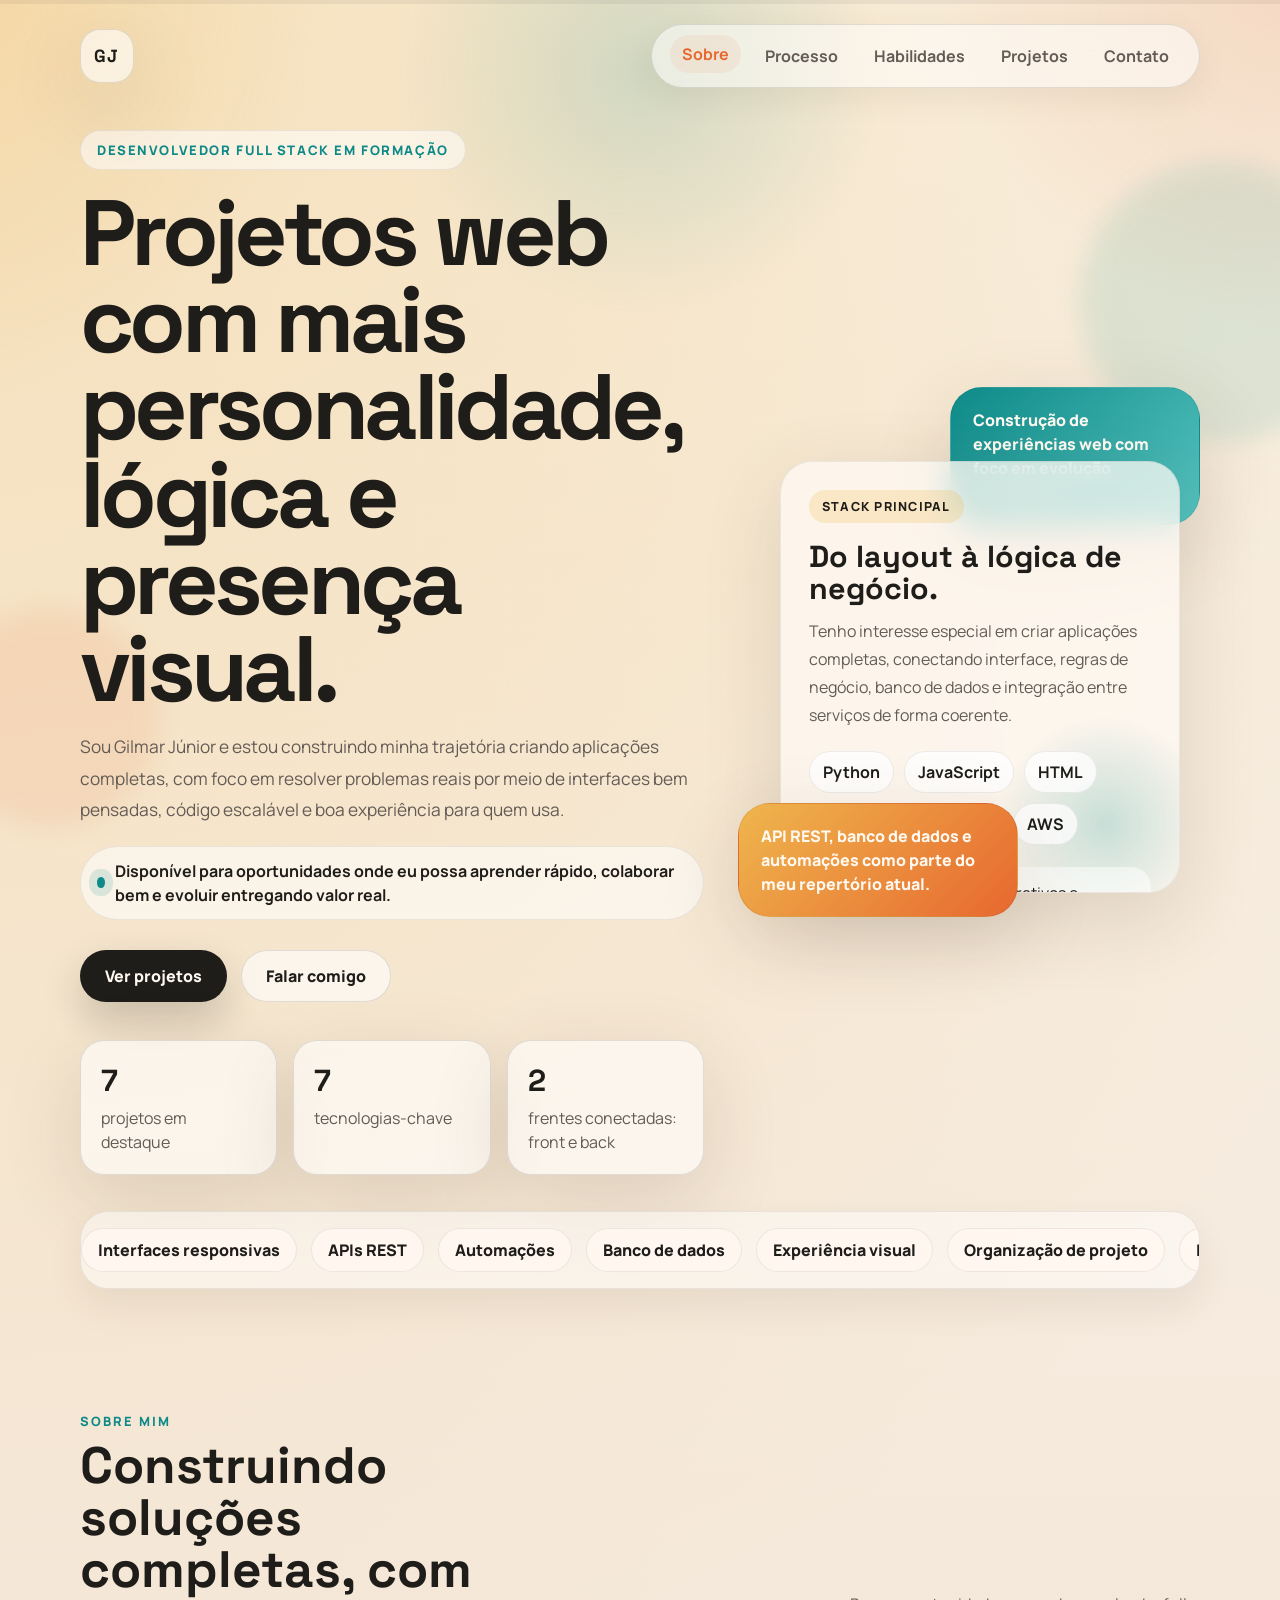
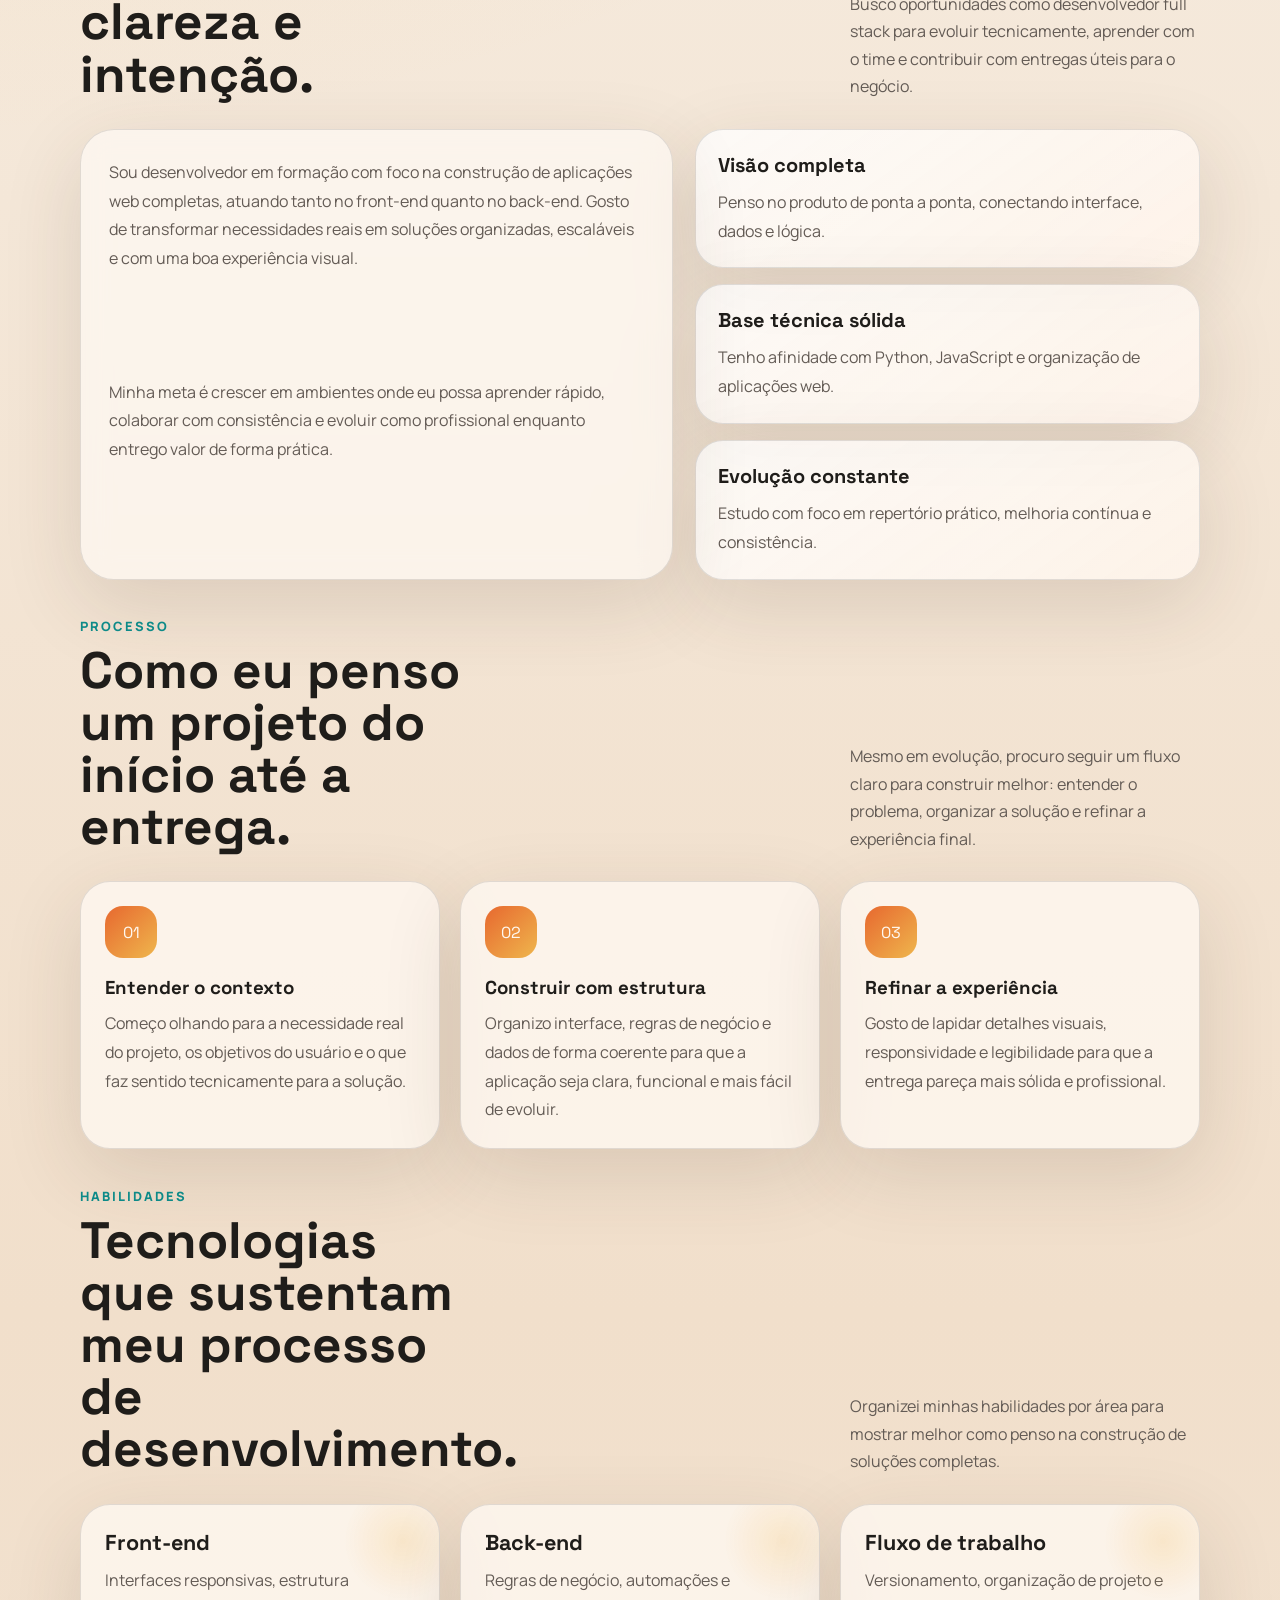
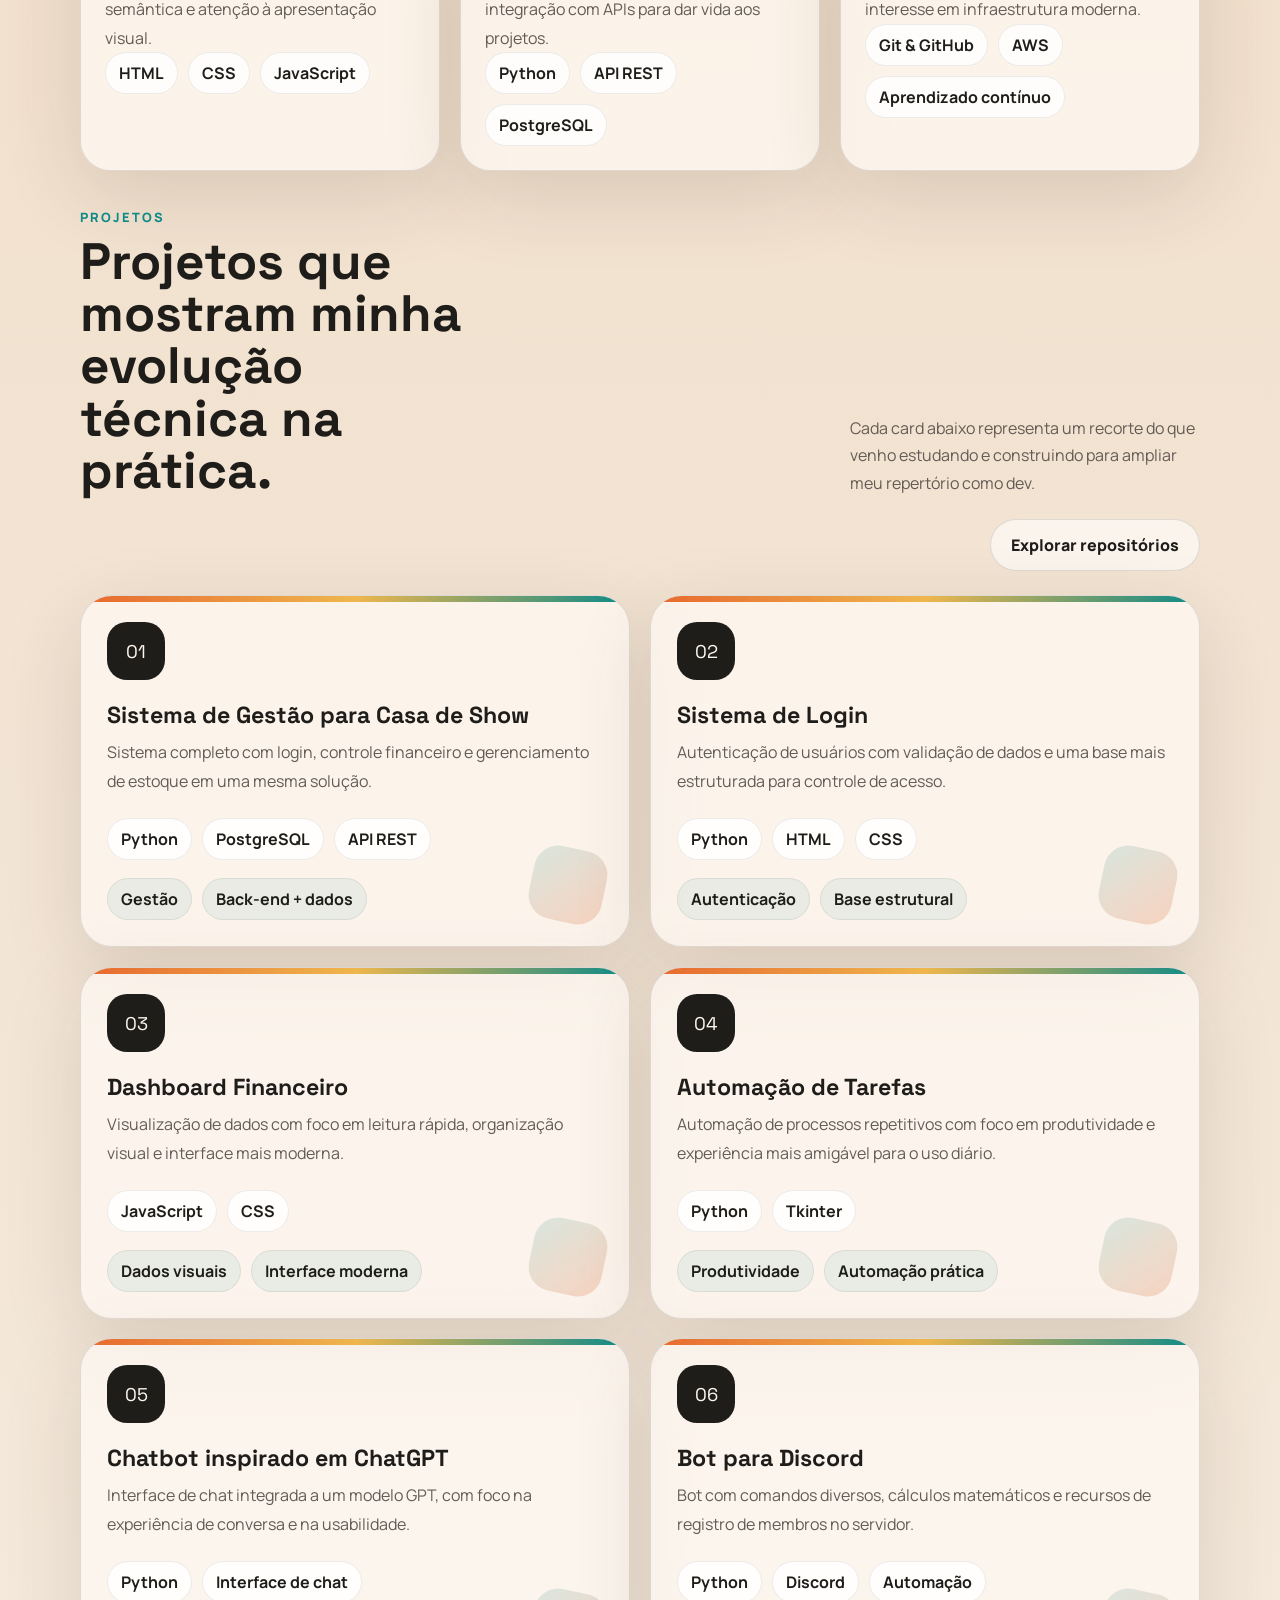
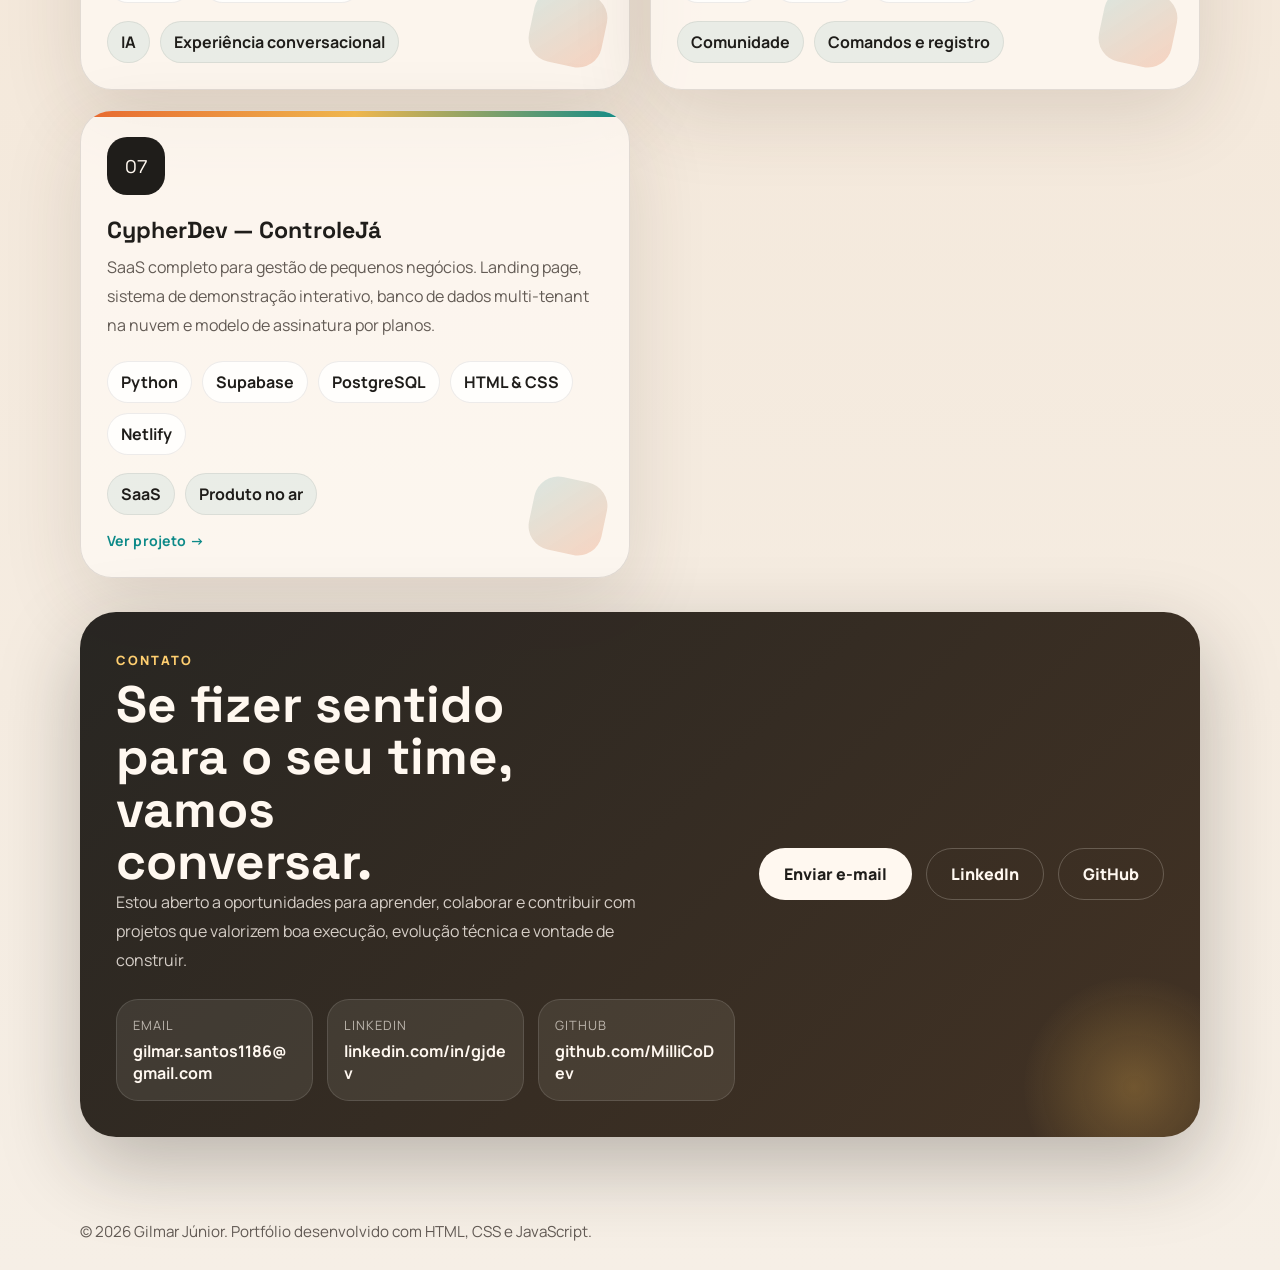
==== commit 87740992: "Adiciona projeto ControleJá ao portfólio" ====
--- a/index.html
+++ b/index.html
@@ -54,7 +54,7 @@
 
           <ul class="hero__stats" aria-label="Resumo profissional">
             <li>
-              <strong data-counter="6">6</strong>
+              <strong data-counter="7">7</strong>
               <span>projetos em destaque</span>
             </li>
             <li>
@@ -350,6 +350,25 @@
             </div>
             <span class="project-card__accent" aria-hidden="true"></span>
           </article>
+
+          <article class="project-card" data-tilt>
+            <span class="project-card__number">07</span>
+            <h3>CypherDev — ControleJá</h3>
+            <p>SaaS completo para gestão de pequenos negócios. Landing page, sistema de demonstração interativo, banco de dados multi-tenant na nuvem e modelo de assinatura por planos.</p>
+            <ul class="project-tags" aria-label="Tecnologias do projeto ControleJá">
+              <li>Python</li>
+              <li>Supabase</li>
+              <li>PostgreSQL</li>
+              <li>HTML & CSS</li>
+              <li>Netlify</li>
+            </ul>
+            <div class="project-card__footer">
+              <span>SaaS</span>
+              <span>Produto no ar</span>
+            </div>
+            <a class="project-card__link" href="https://cypherdev-controleja.netlify.app" target="_blank" rel="noopener noreferrer" aria-label="Ver ControleJá no ar">Ver projeto →</a>
+            <span class="project-card__accent" aria-hidden="true"></span>
+          </article>
         </div>
       </div>
     </section>
@@ -381,7 +400,7 @@
           </div>
 
           <div class="contact__actions">
-            <a class="button button--light" href="mailto:gilmar.santos1186@gmail.com">Enviar e-mail</a>
+            <a class="button button--light" href="mailto:millicocompany@gmail.com">Enviar e-mail</a>
             <a class="button button--outline" href="https://www.linkedin.com/in/gjdev" target="_blank" rel="noopener noreferrer">LinkedIn</a>
             <a class="button button--outline" href="https://github.com/MilliCoDev" target="_blank" rel="noopener noreferrer">GitHub</a>
           </div>
--- a/style.css
+++ b/style.css
@@ -742,6 +742,24 @@
   transform: rotate(12deg);
 }
 
+.project-card__link {
+  display: inline-flex;
+  align-items: center;
+  margin-top: 16px;
+  font-size: 0.88rem;
+  font-weight: 700;
+  color: var(--accent-2);
+  text-decoration: none;
+  letter-spacing: 0.3px;
+  transition: color 0.2s, gap 0.2s;
+  gap: 4px;
+}
+
+.project-card__link:hover {
+  color: var(--accent);
+  gap: 8px;
+}
+
 .contact {
   padding-bottom: 84px;
 }
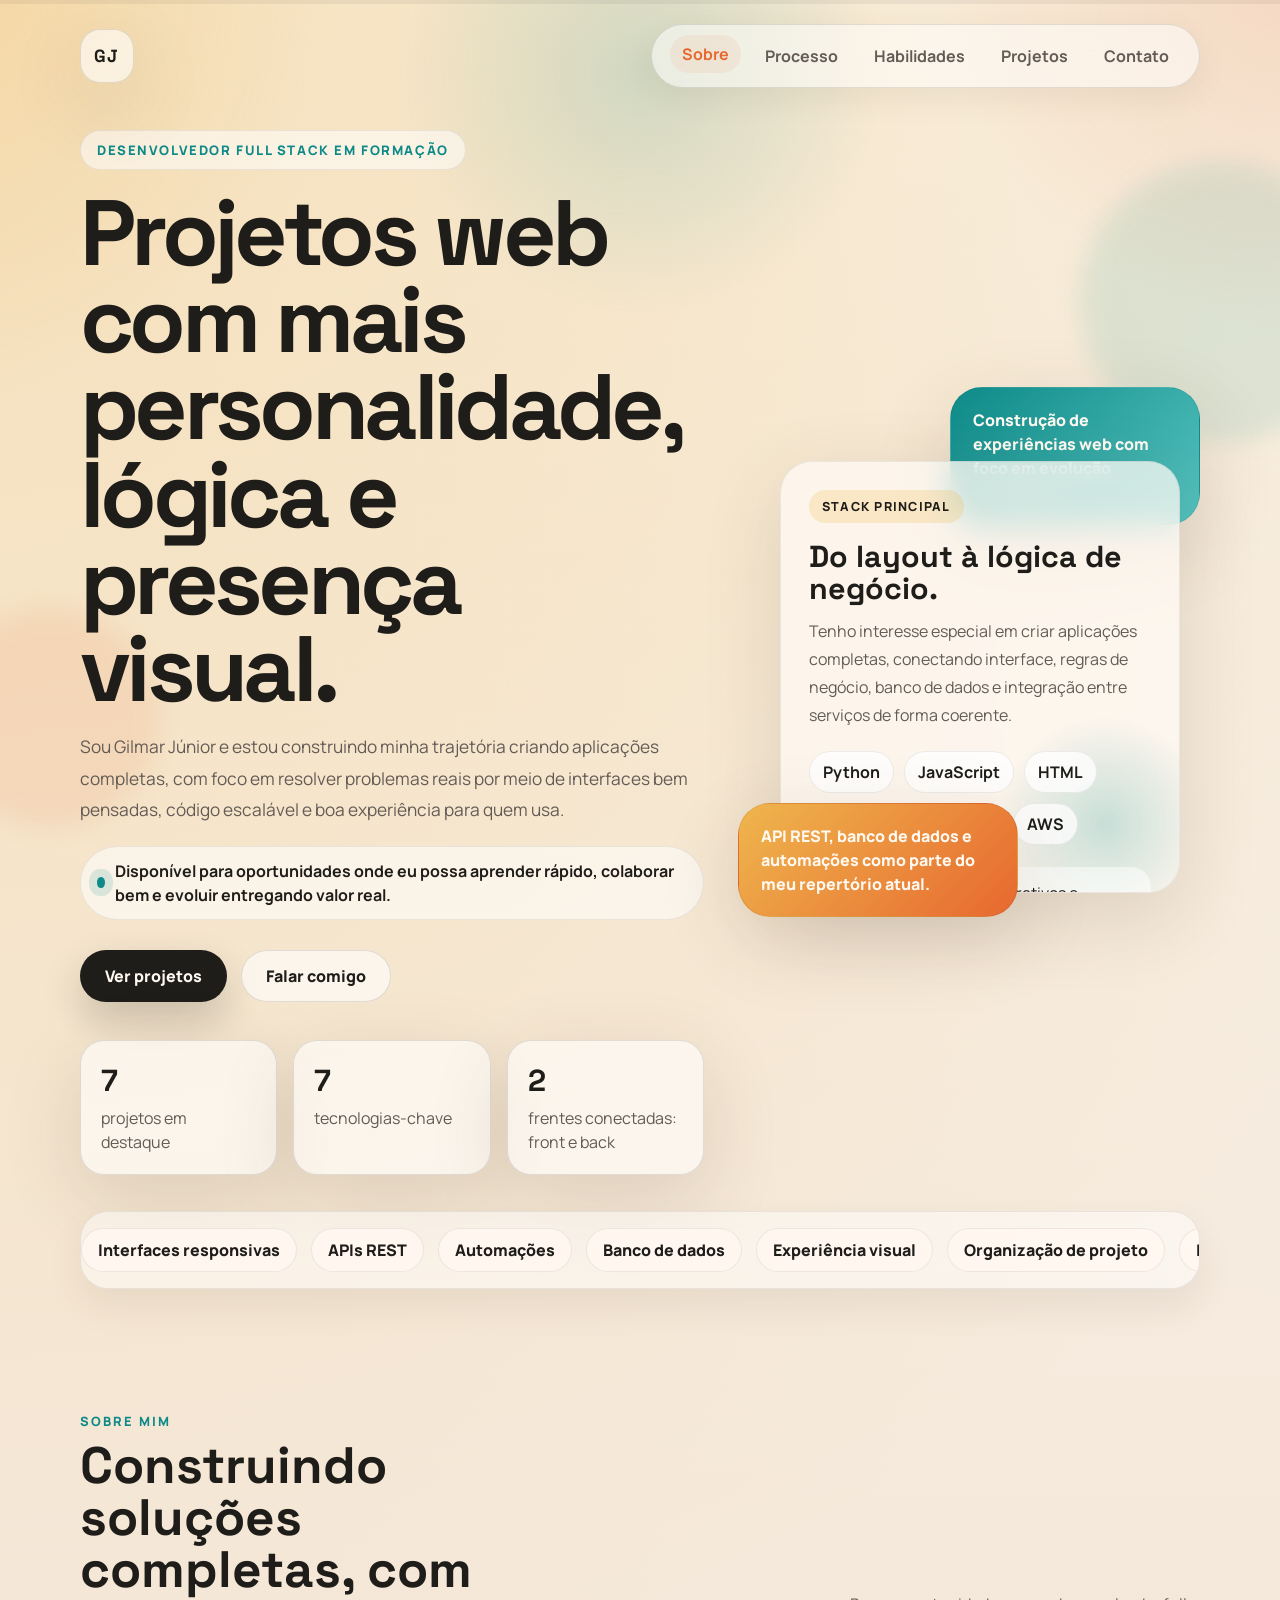
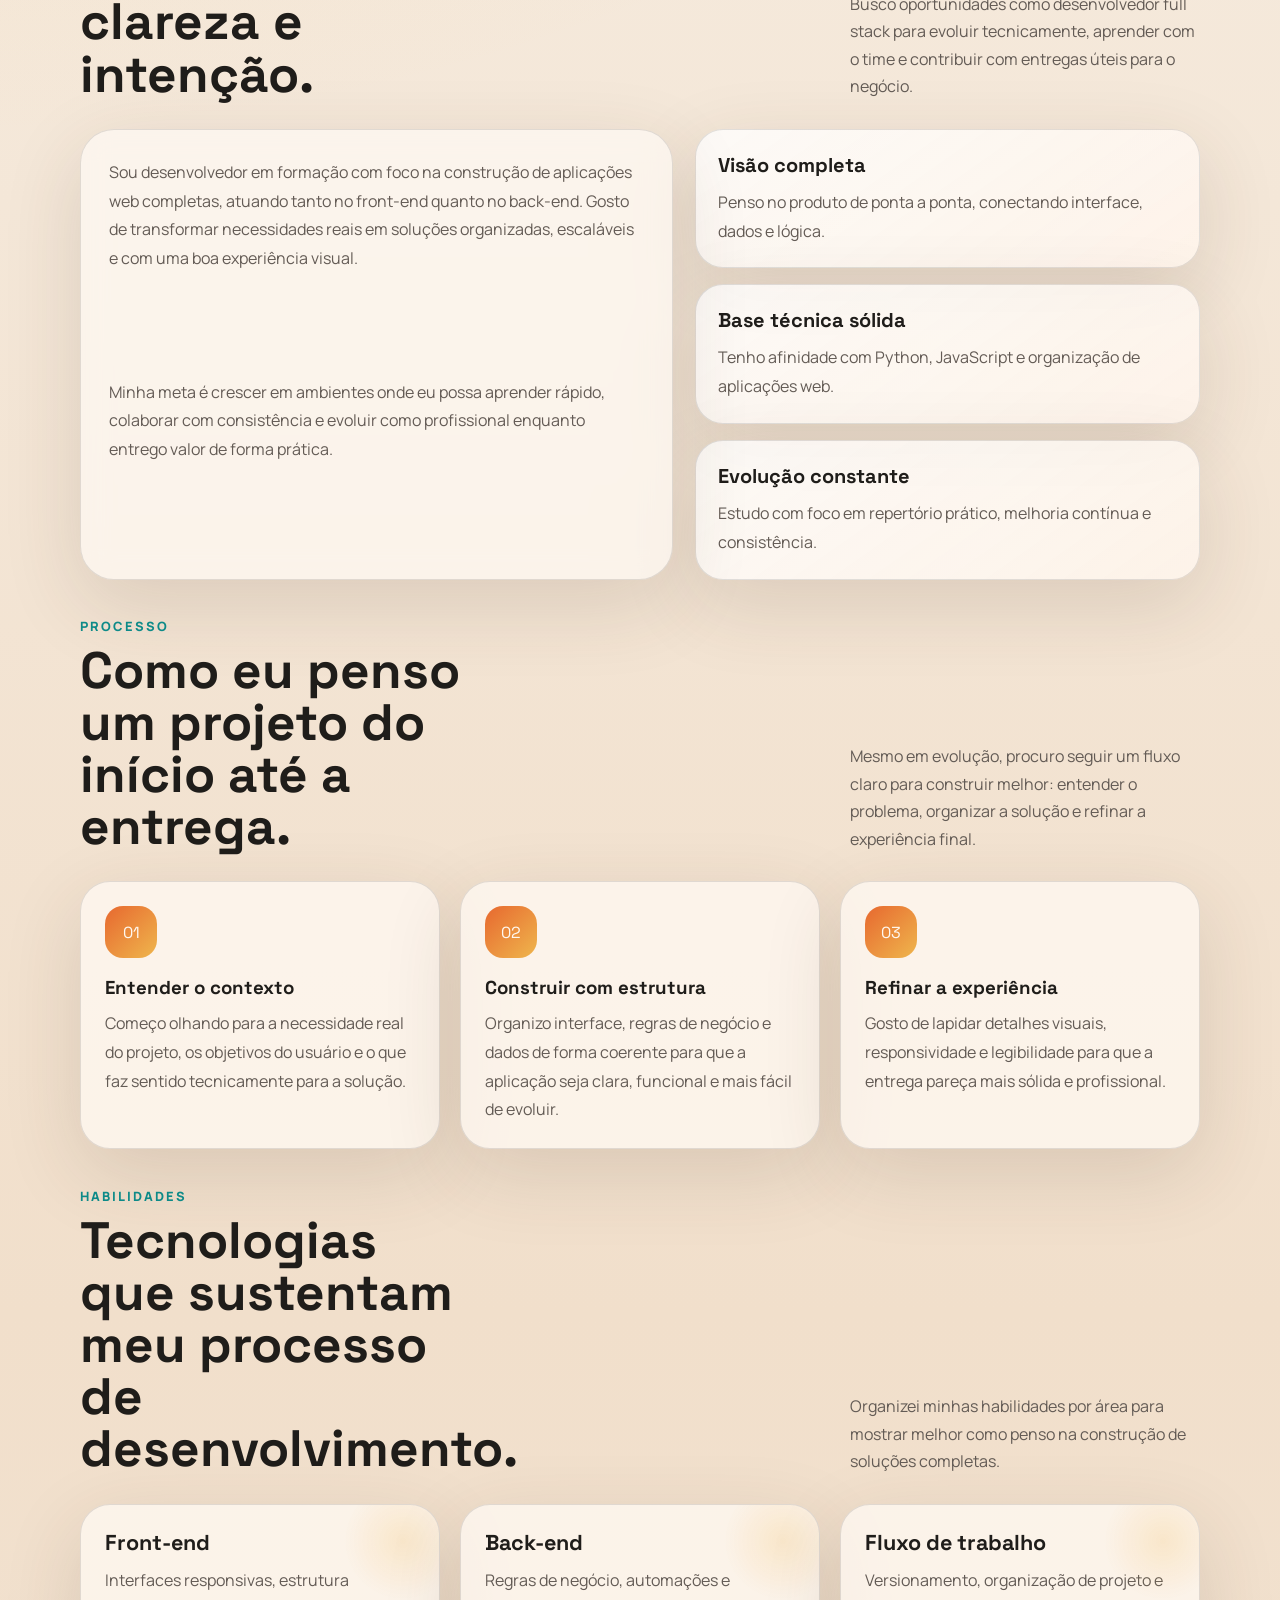
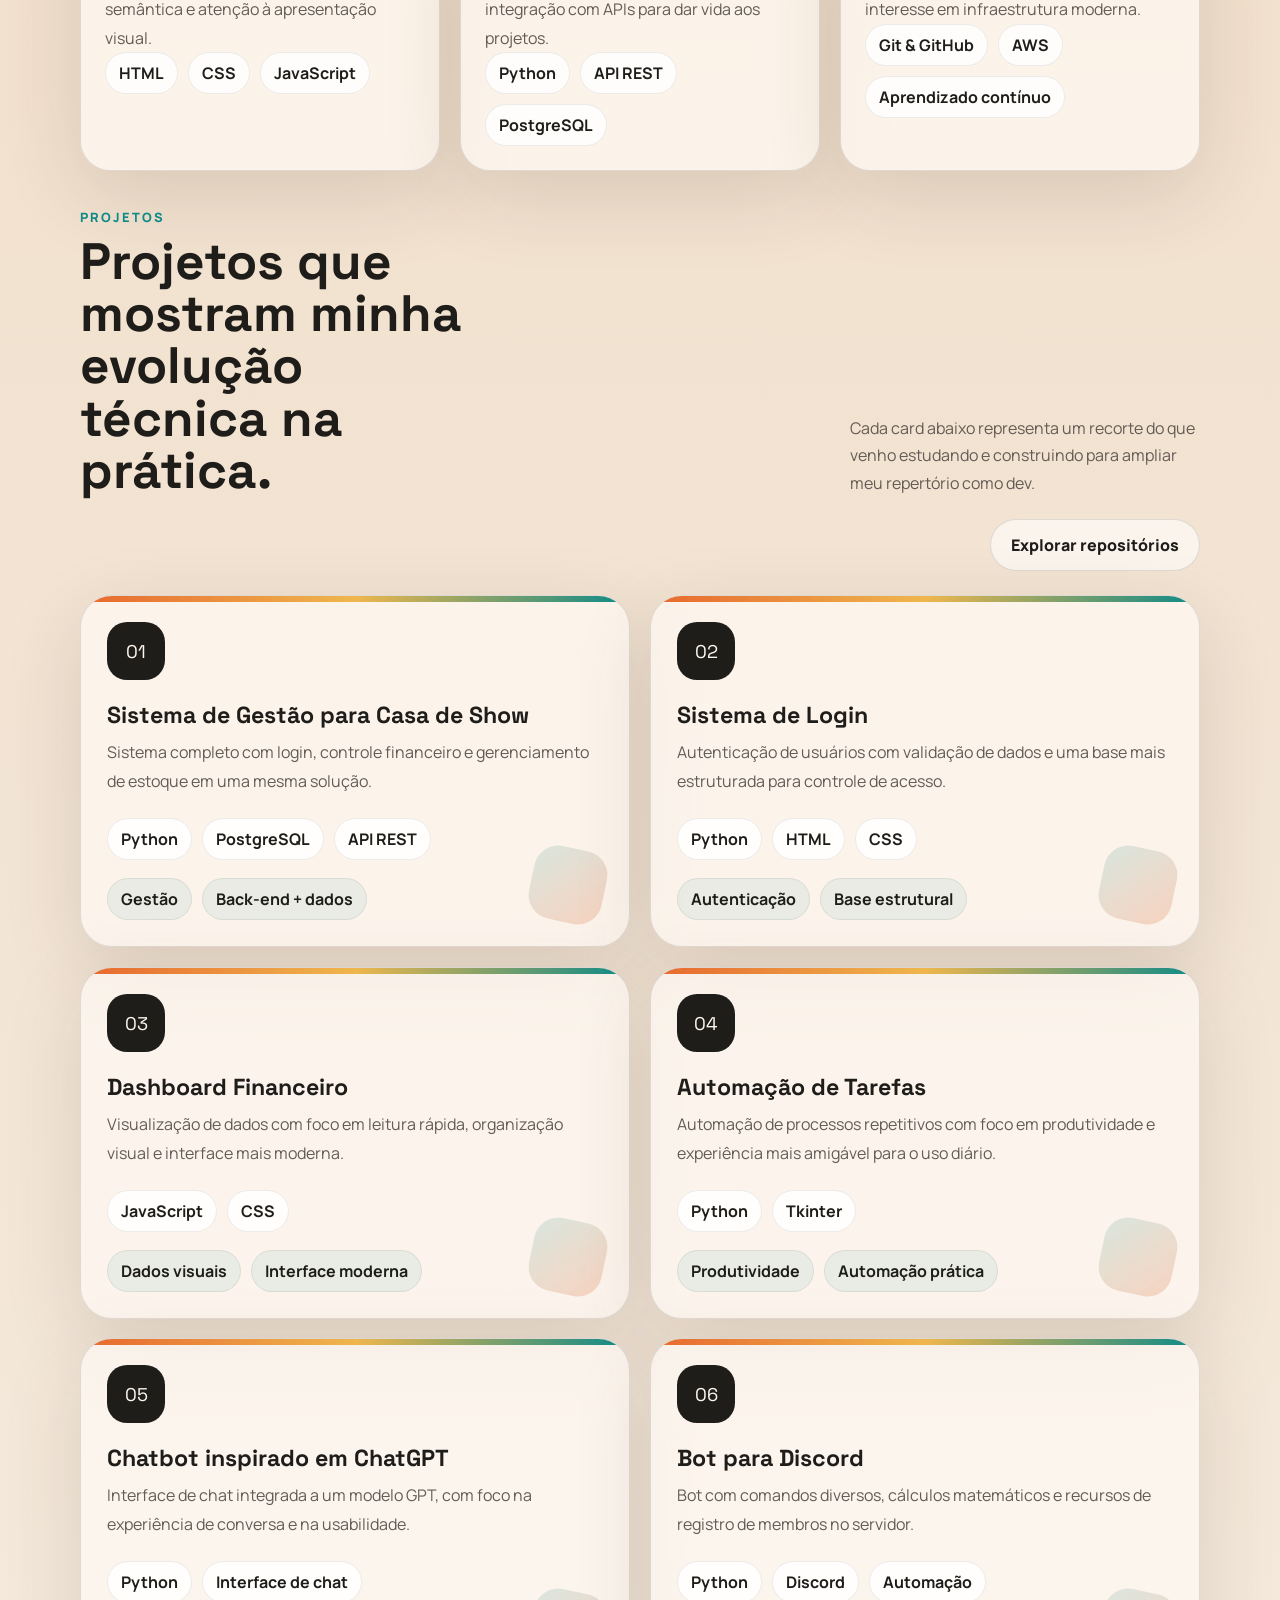
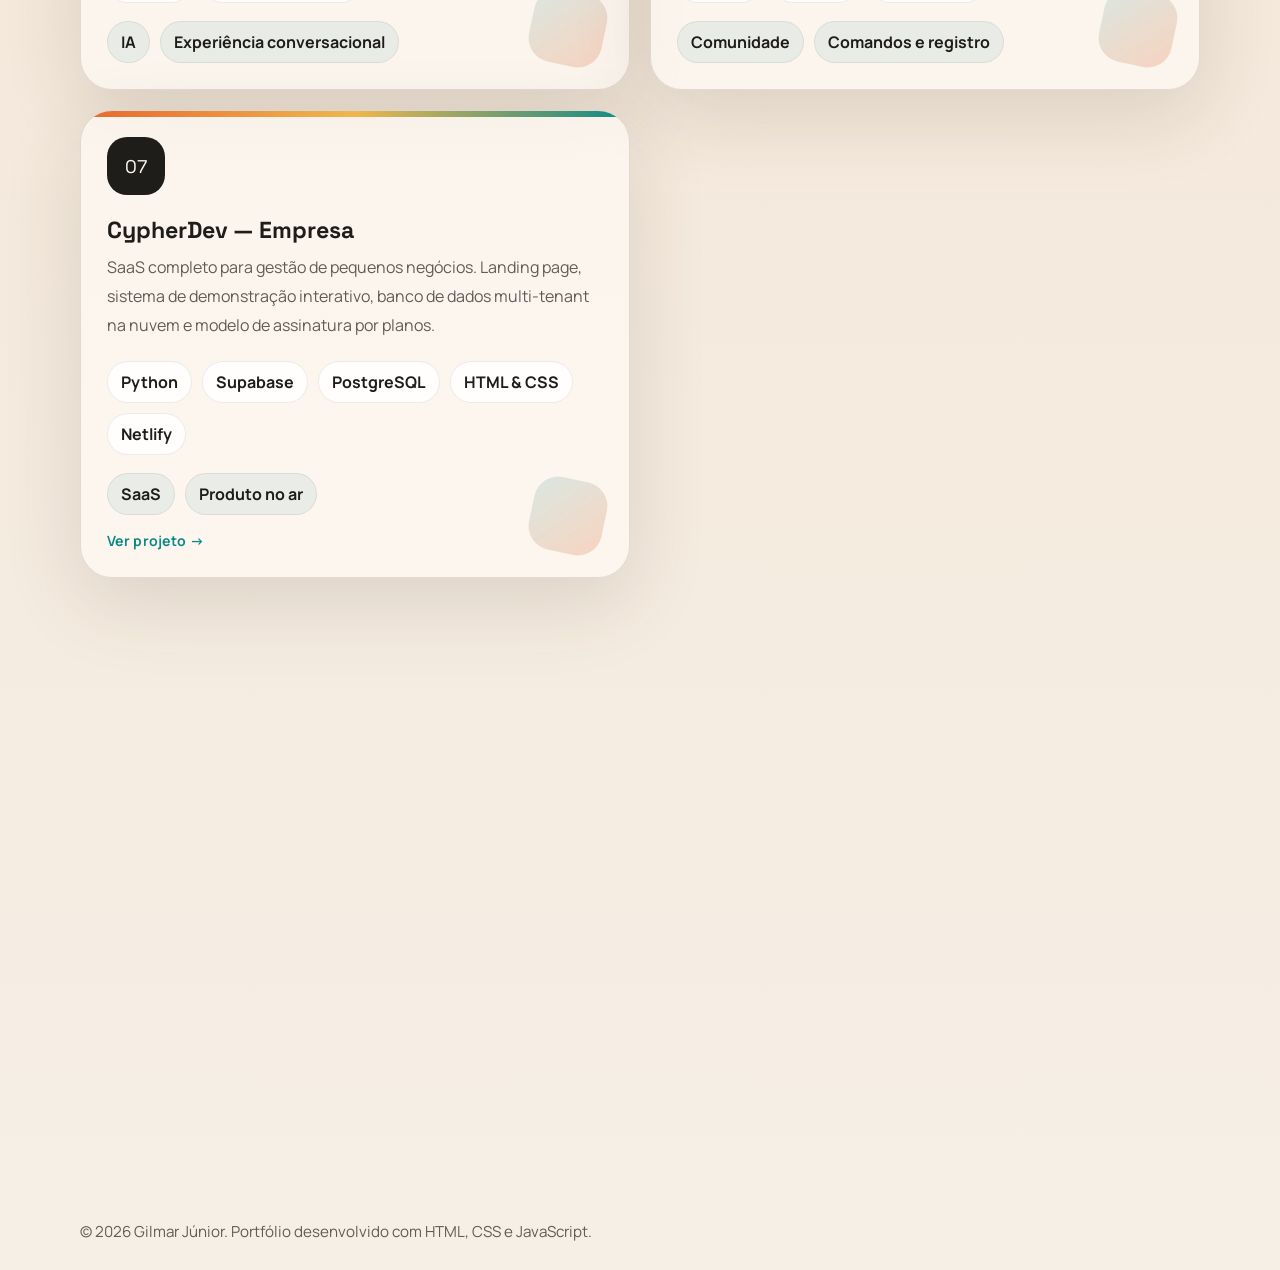
==== commit c90de722: "Update CypherDev project link" ====
--- a/index.html
+++ b/index.html
@@ -353,9 +353,9 @@
 
           <article class="project-card" data-tilt>
             <span class="project-card__number">07</span>
-            <h3>CypherDev — ControleJá</h3>
+            <h3>CypherDev — Empresa</h3>
             <p>SaaS completo para gestão de pequenos negócios. Landing page, sistema de demonstração interativo, banco de dados multi-tenant na nuvem e modelo de assinatura por planos.</p>
-            <ul class="project-tags" aria-label="Tecnologias do projeto ControleJá">
+            <ul class="project-tags" aria-label="Tecnologias do projeto CypherDev">
               <li>Python</li>
               <li>Supabase</li>
               <li>PostgreSQL</li>
@@ -366,7 +366,7 @@
               <span>SaaS</span>
               <span>Produto no ar</span>
             </div>
-            <a class="project-card__link" href="https://cypherdev-controleja.netlify.app" target="_blank" rel="noopener noreferrer" aria-label="Ver ControleJá no ar">Ver projeto →</a>
+            <a class="project-card__link" href="https://cypherdev.netlify.app" target="_blank" rel="noopener noreferrer" aria-label="Ver CypherDev no ar">Ver projeto →</a>
             <span class="project-card__accent" aria-hidden="true"></span>
           </article>
         </div>
@@ -402,7 +402,7 @@
           <div class="contact__actions">
             <a class="button button--light" href="mailto:millicocompany@gmail.com">Enviar e-mail</a>
             <a class="button button--outline" href="https://www.linkedin.com/in/gjdev" target="_blank" rel="noopener noreferrer">LinkedIn</a>
-            <a class="button button--outline" href="https://github.com/MilliCoDev" target="_blank" rel="noopener noreferrer">GitHub</a>
+            <a class="button button--outline" href="https://github.com/GJ-Cypher" target="_blank" rel="noopener noreferrer">GitHub</a>
           </div>
         </div>
       </div>
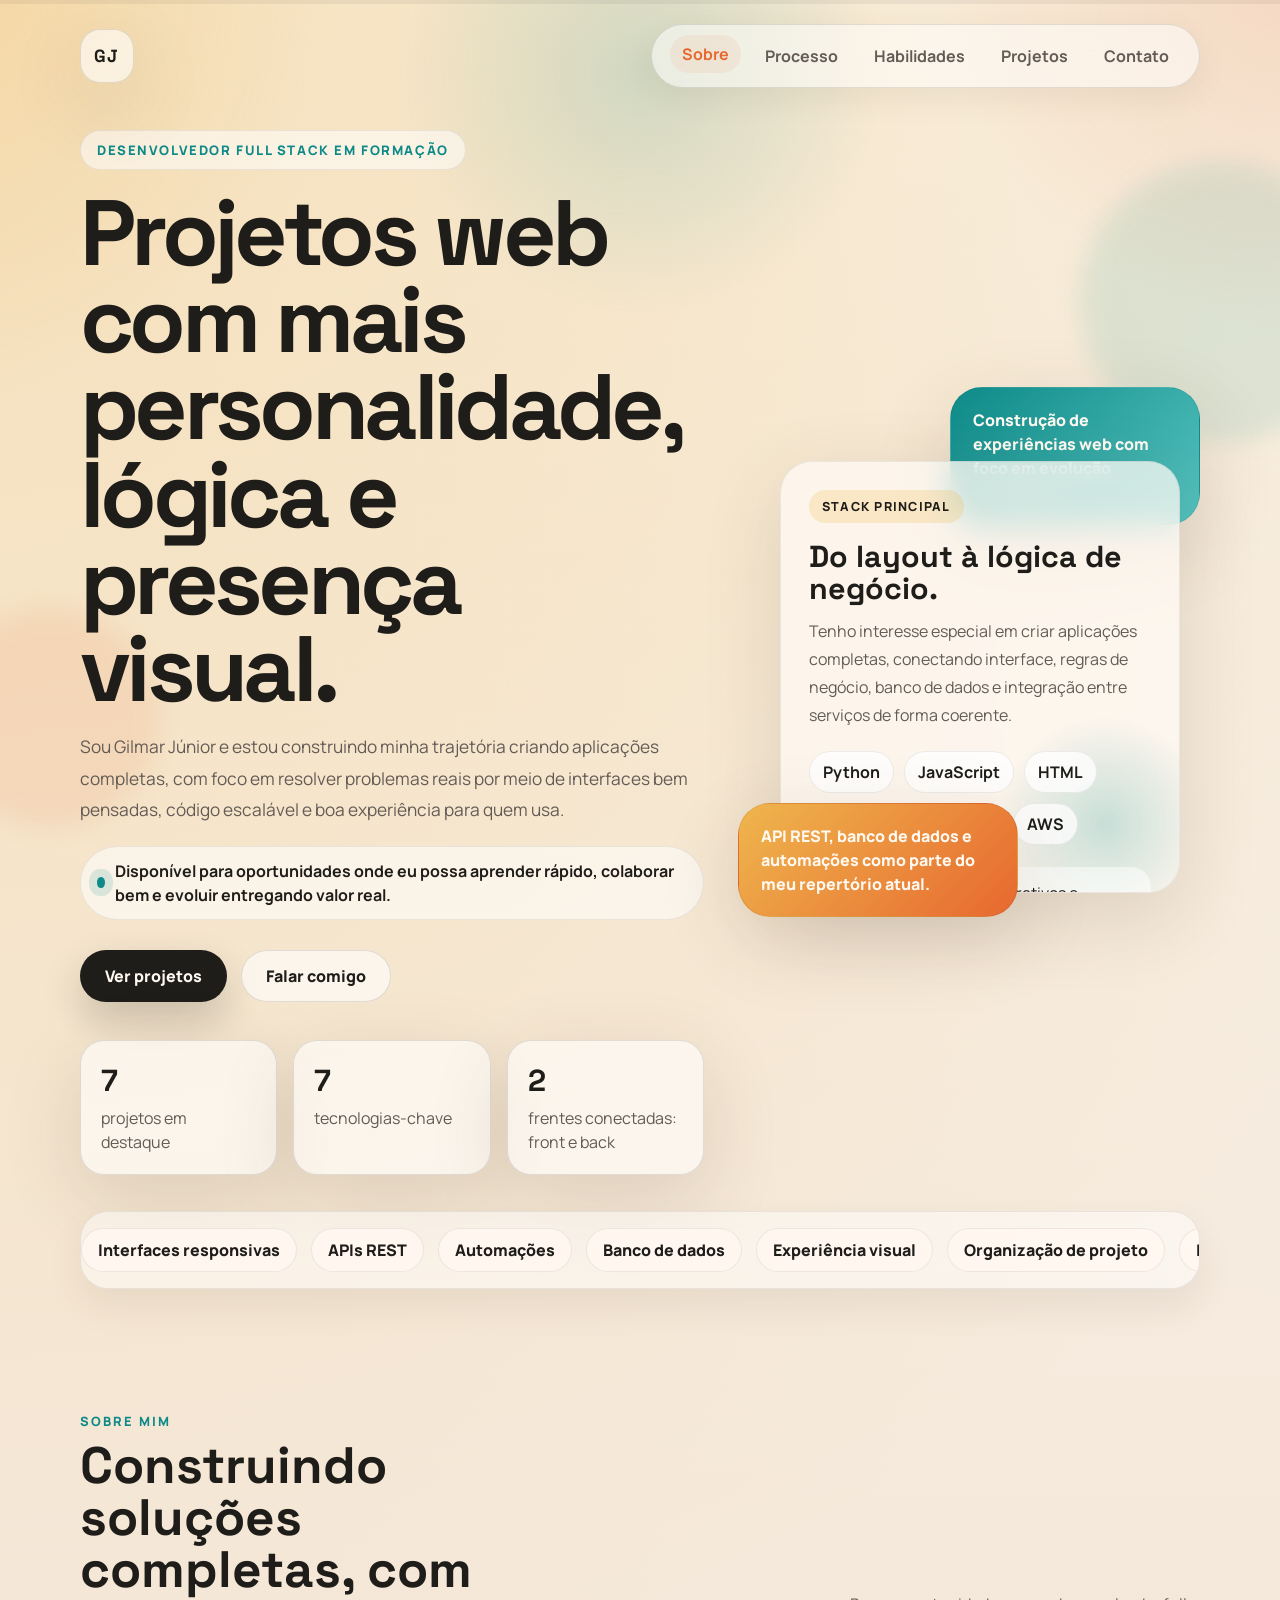
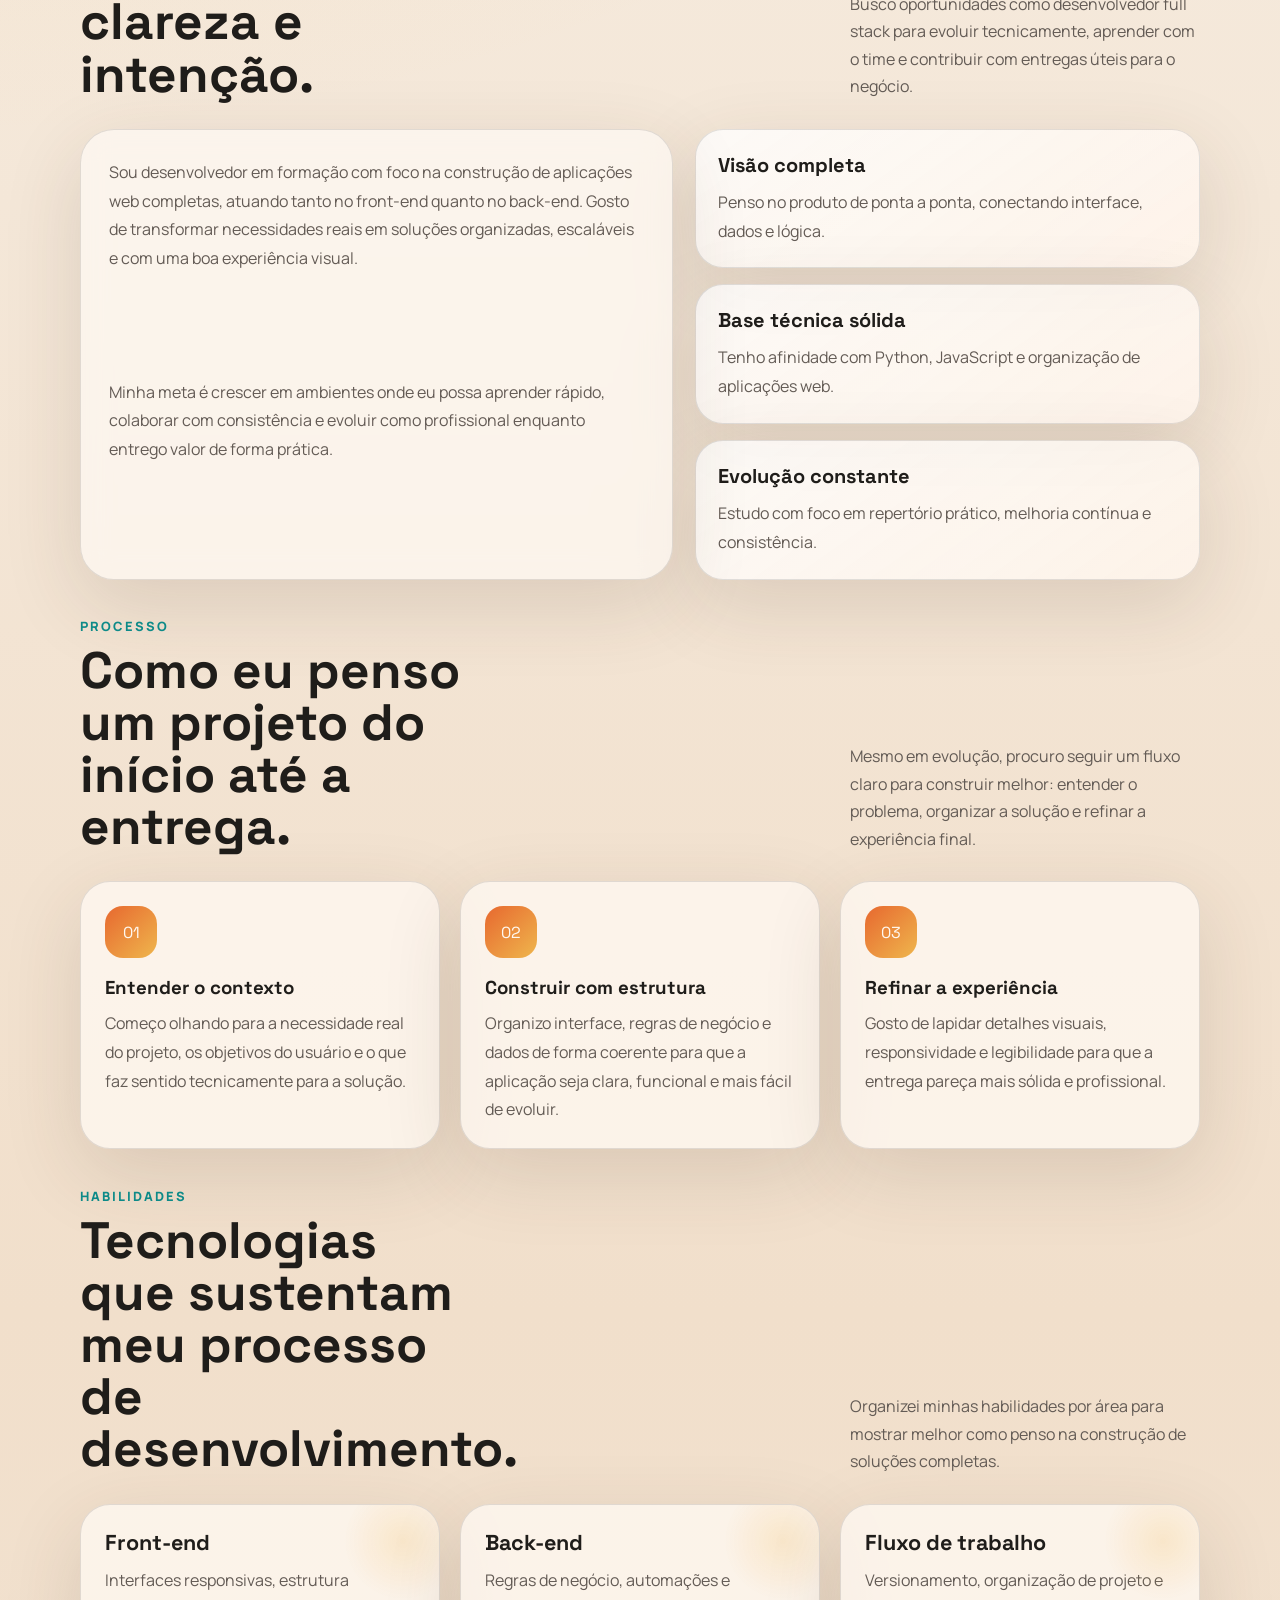
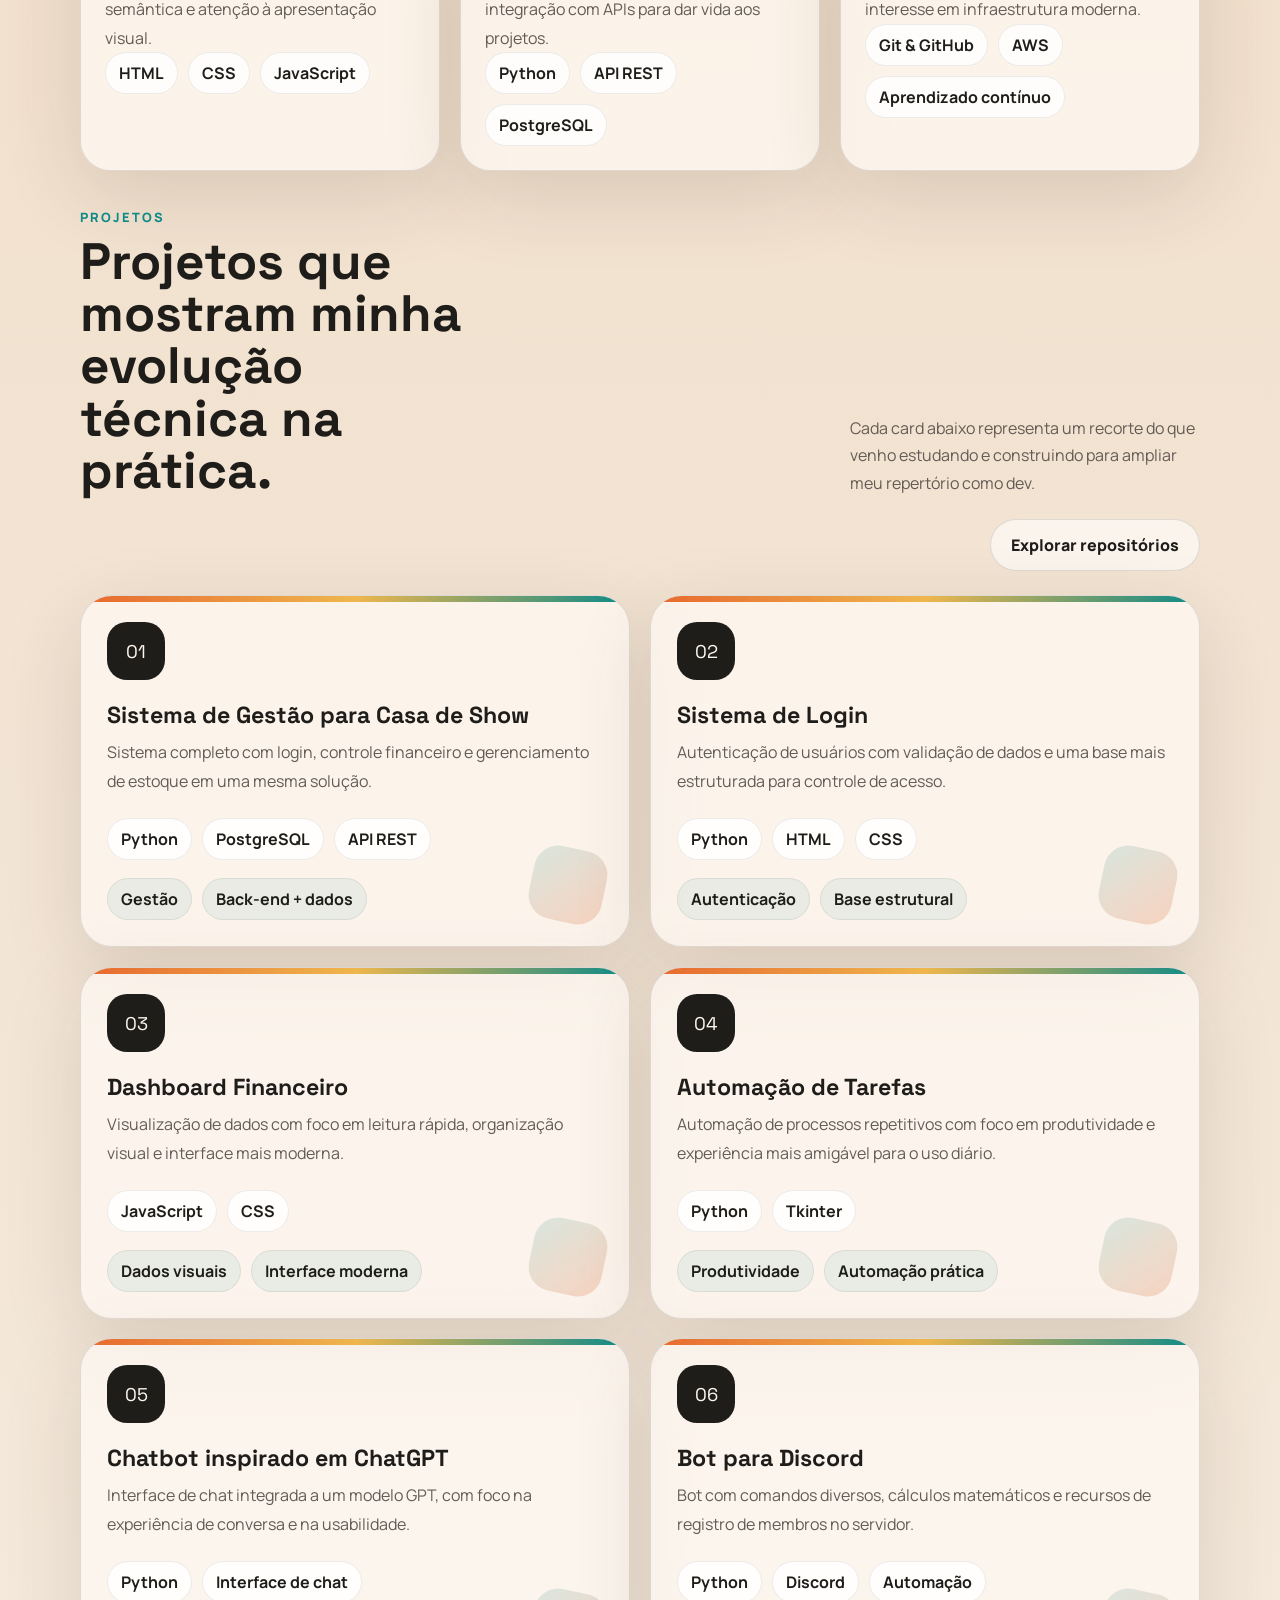
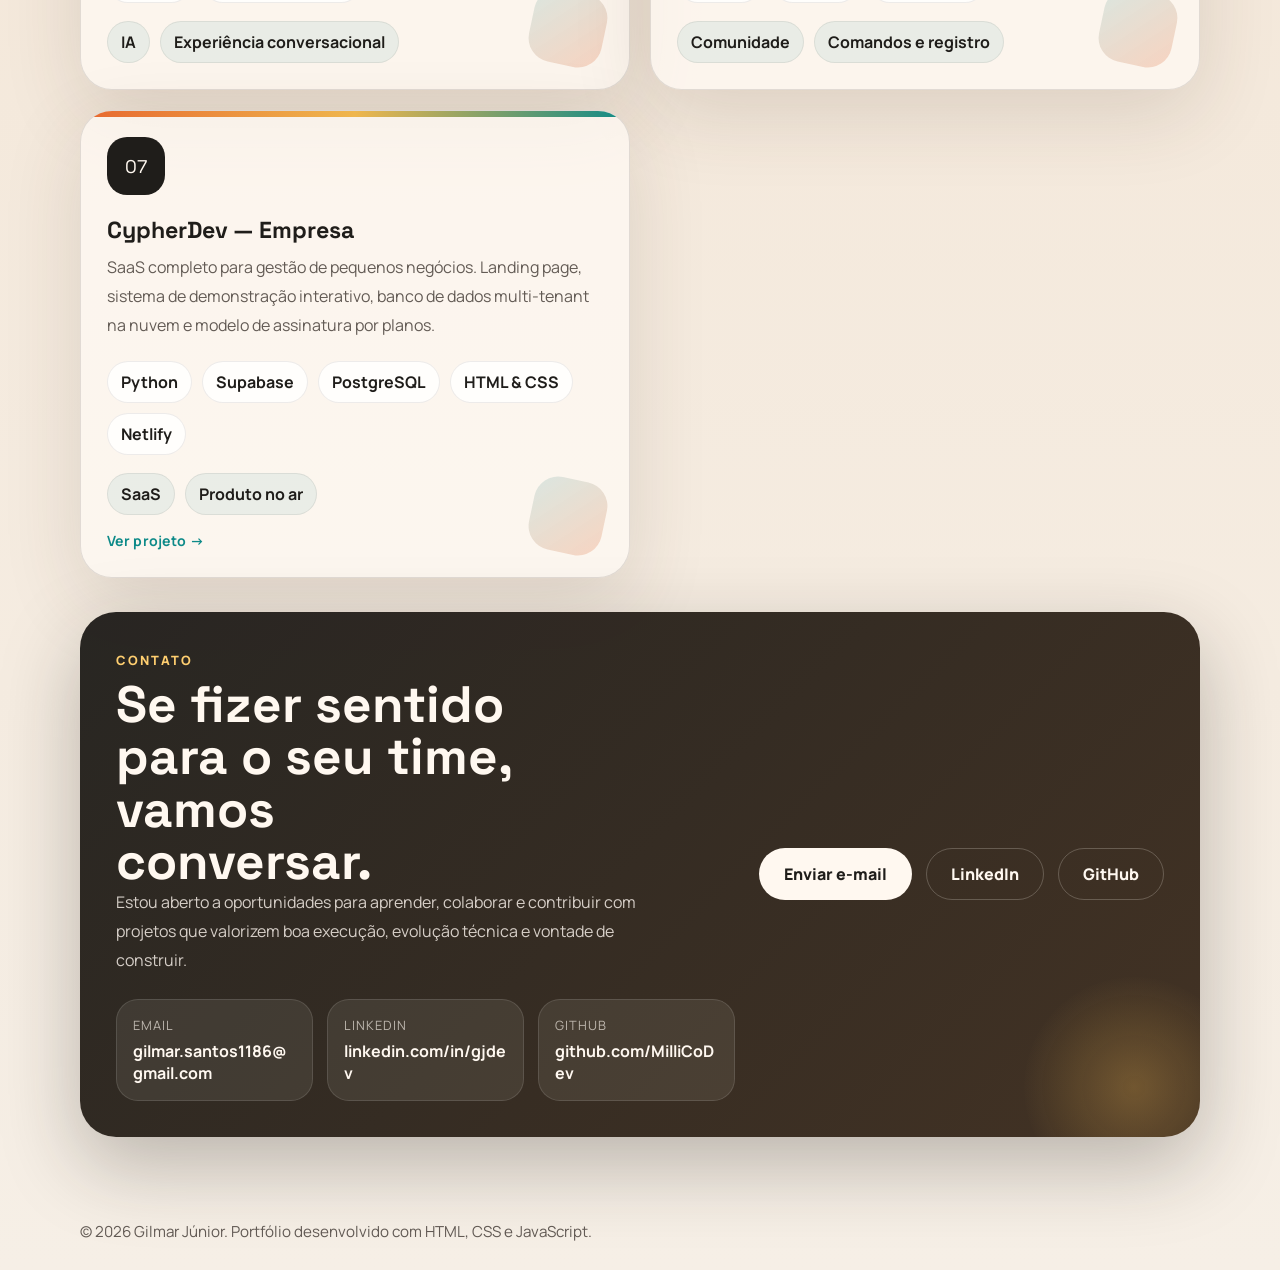
==== commit d29a223c: "Atualiza link dos repositorios" ====
--- a/index.html
+++ b/index.html
@@ -254,7 +254,7 @@
         </div>
 
         <div class="section__utility">
-          <a class="button button--ghost" href="https://github.com/MilliCoDev" target="_blank" rel="noopener noreferrer">Explorar repositórios</a>
+          <a class="button button--ghost" href="https://github.com/GJ-Cypher" target="_blank" rel="noopener noreferrer">Explorar repositórios</a>
         </div>
 
         <div class="projects__grid">
